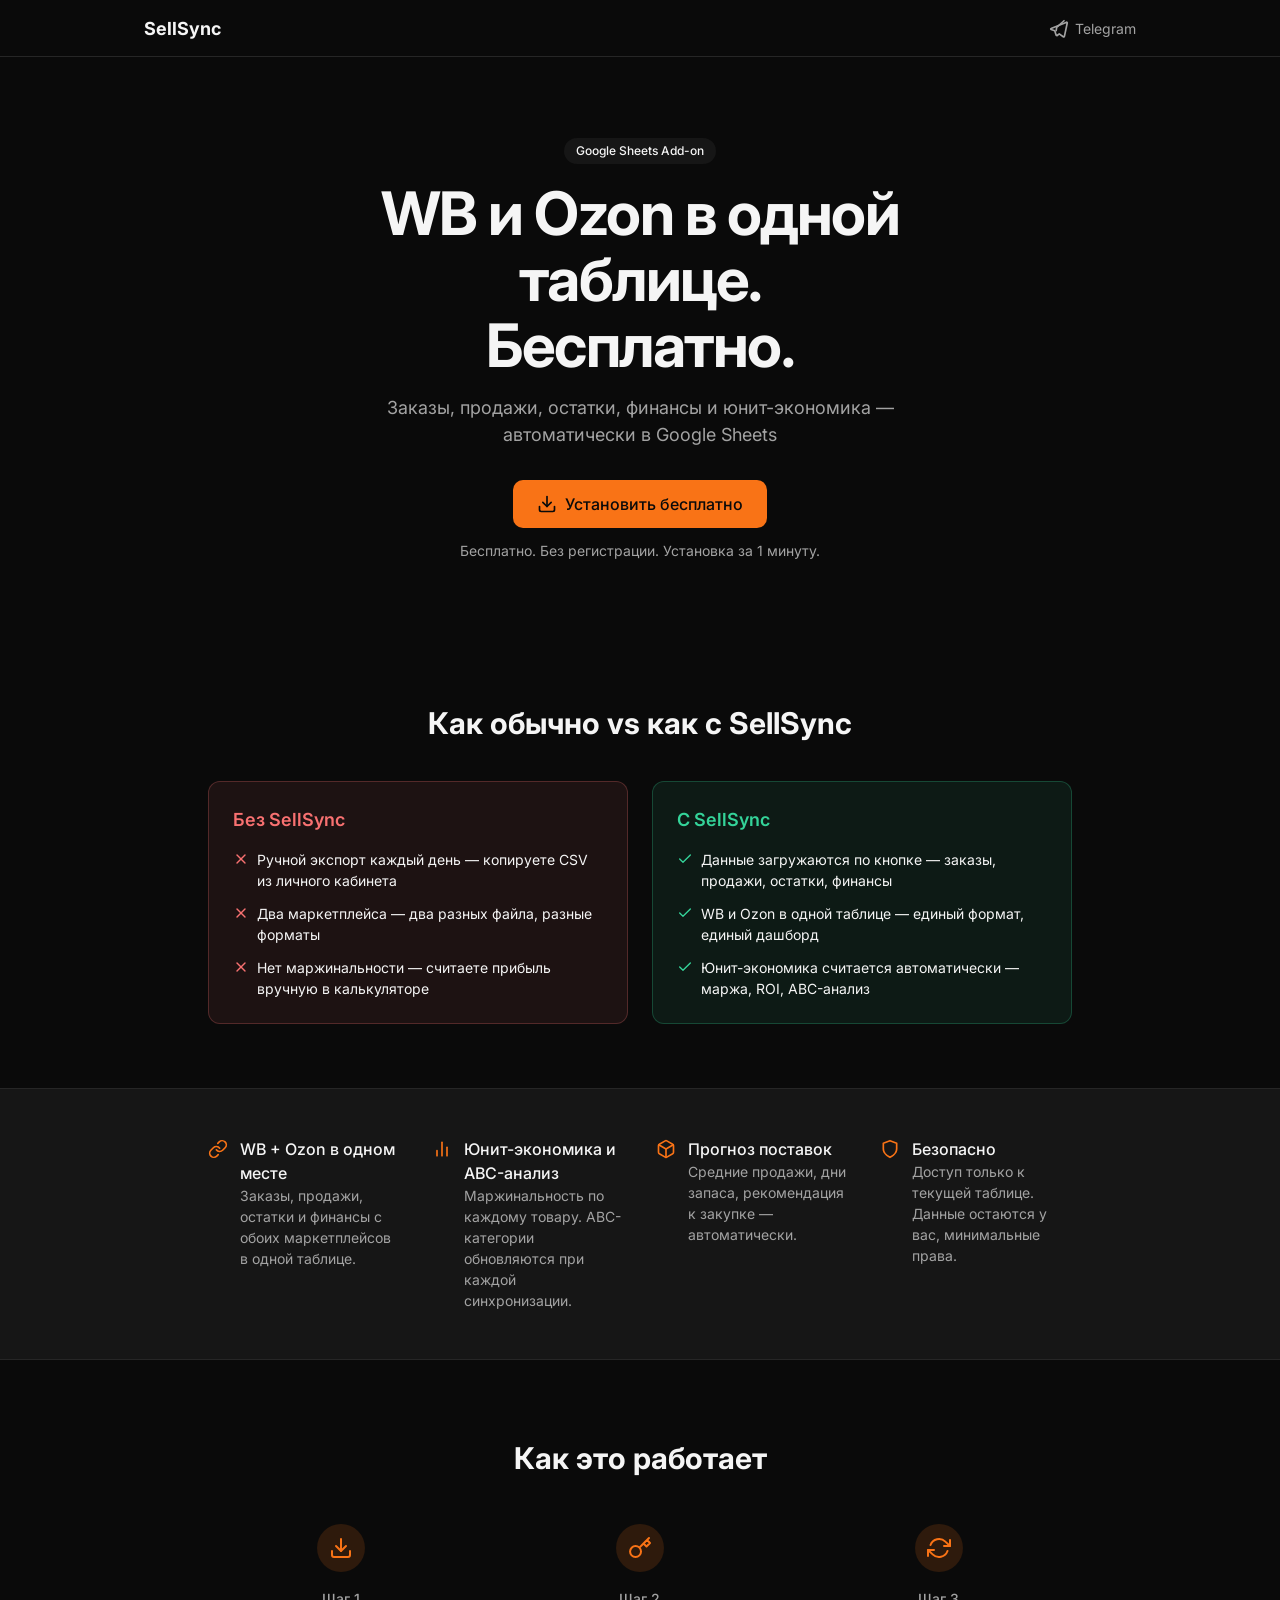
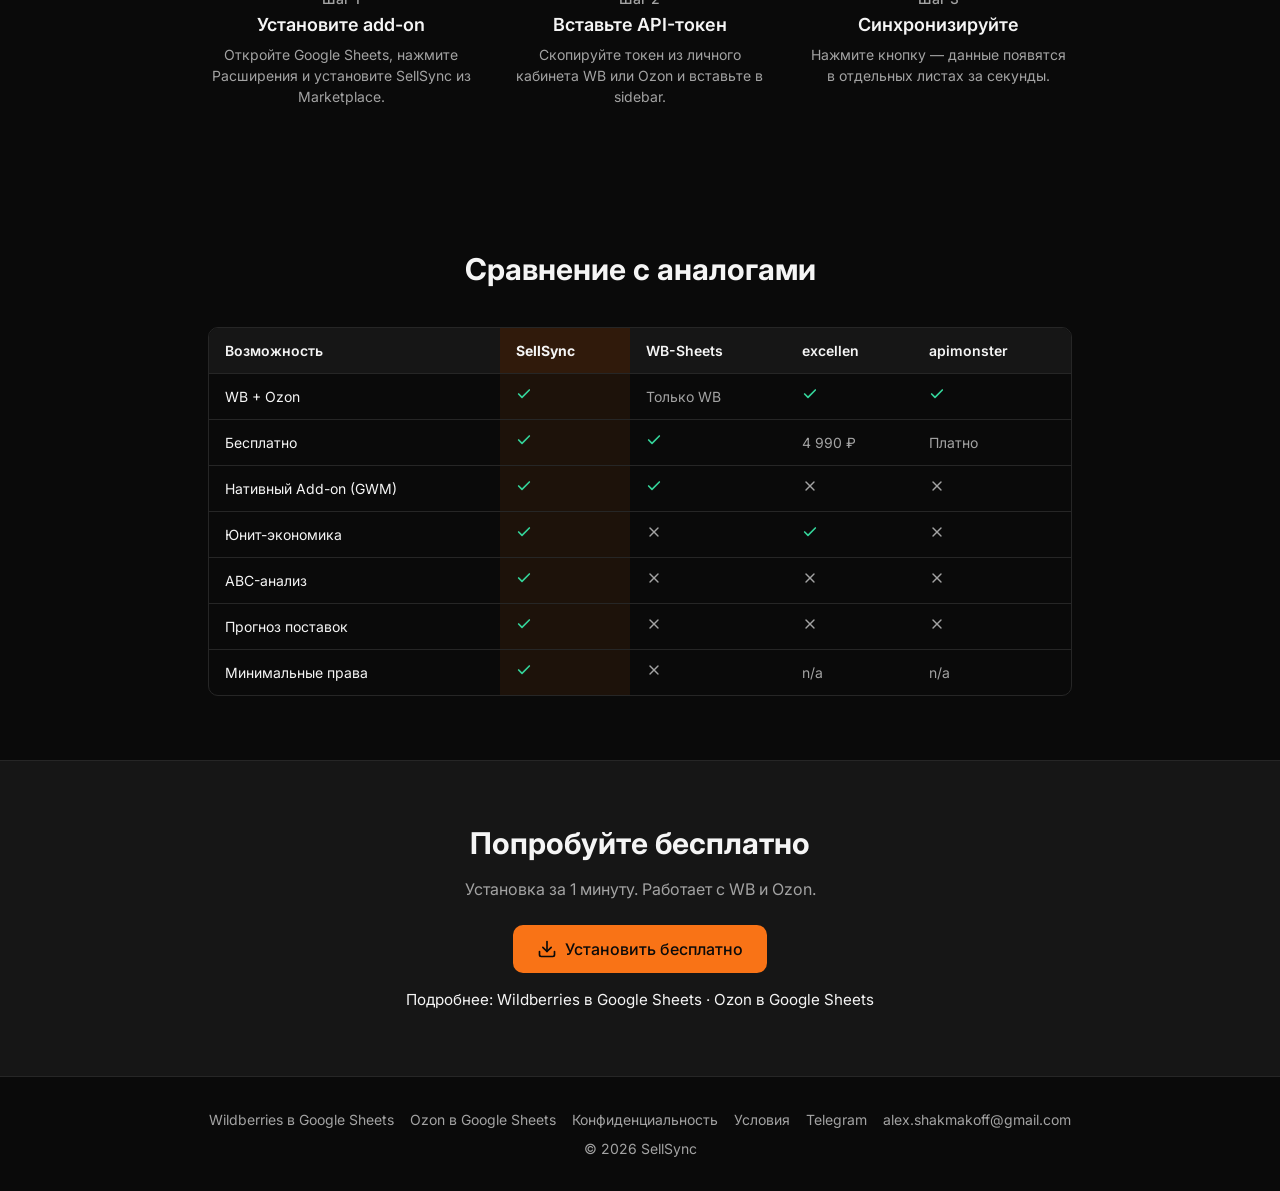
==== index.html @ d621236c "feat(seo): внутренние ссылки с главной на /wb-google-sheets/ и /ozon-google-sheets/ Subline под фина" ====
<!DOCTYPE html>
<html lang="ru">
<head>
  <meta charset="UTF-8">
  <meta name="viewport" content="width=device-width, initial-scale=1.0">

  <title>SellSync — WB и Ozon в Google Sheets. Бесплатный Add-on</title>
  <meta name="description" content="Заказы, продажи, остатки, финансы и юнит-экономика с Wildberries и Ozon — автоматически в Google Sheets. Бесплатный Google Workspace Add-on.">
  <meta name="keywords" content="wildberries google sheets, ozon google sheets, выгрузка wildberries, wb аналитика, ozon аналитика, маркетплейс google sheets, юнит-экономика wildberries, юнит-экономика ozon">
  <link rel="canonical" href="https://sellsync.bobot.click/">

  <!-- Favicon -->
  <link rel="icon" type="image/png" sizes="32x32" href="/favicon.png">
  <link rel="icon" type="image/png" sizes="192x192" href="/icon-192.png">
  <link rel="icon" type="image/png" sizes="512x512" href="/icon-512.png">
  <link rel="apple-touch-icon" sizes="180x180" href="/apple-touch-icon.png">

  <!-- Open Graph -->
  <meta property="og:title" content="SellSync — WB и Ozon в Google Sheets">
  <meta property="og:description" content="Заказы, продажи, остатки, финансы и юнит-экономика — автоматически в Google Sheets. Бесплатный Add-on.">
  <meta property="og:url" content="https://sellsync.bobot.click/">
  <meta property="og:type" content="website">
  <meta property="og:locale" content="ru_RU">
  <meta property="og:site_name" content="SellSync">
  <meta property="og:image" content="https://sellsync.bobot.click/og-image.png">
  <meta property="og:image:width" content="1200">
  <meta property="og:image:height" content="630">
  <meta property="og:image:alt" content="SellSync — бесплатный Add-on для выгрузки WB и Ozon в Google Sheets">
  <meta name="twitter:card" content="summary_large_image">
  <meta name="twitter:title" content="SellSync — WB и Ozon в Google Sheets">
  <meta name="twitter:description" content="Заказы, продажи, остатки, финансы и юнит-экономика — автоматически в Google Sheets. Бесплатный Add-on.">
  <meta name="twitter:image" content="https://sellsync.bobot.click/og-image.png">

  <!-- Fonts -->
  <link rel="preconnect" href="https://fonts.googleapis.com">
  <link rel="preconnect" href="https://fonts.gstatic.com" crossorigin>
  <link href="https://fonts.googleapis.com/css2?family=Inter:wght@400;500;600;700&display=swap&subset=cyrillic,latin" rel="stylesheet">

  <link rel="stylesheet" href="styles.css">

  <!-- JSON-LD -->
  <script type="application/ld+json">
  {
    "@context": "https://schema.org",
    "@type": "SoftwareApplication",
    "name": "SellSync",
    "applicationCategory": "BusinessApplication",
    "operatingSystem": "Web",
    "description": "Google Workspace Add-on для выгрузки данных Wildberries и Ozon в Google Sheets. Заказы, продажи, остатки, финансы, юнит-экономика.",
    "url": "https://sellsync.bobot.click",
    "offers": {
      "@type": "Offer",
      "price": "0",
      "priceCurrency": "RUB",
      "availability": "https://schema.org/InStock"
    }
  }
  </script>
</head>
<body>

  <!-- Header -->
  <header class="header">
    <div class="header-inner container-lg">
      <span class="header-logo">SellSync</span>
      <a href="https://t.me/aleksandr_later" class="header-link" target="_blank" rel="noopener">
        <svg width="20" height="20" viewBox="0 0 24 24" fill="none" stroke="currentColor" stroke-width="2" stroke-linecap="round" stroke-linejoin="round"><path d="M21.2 5.1L2.5 12.5c-.6.2-.6 1.1 0 1.3l4.4 1.5 1.7 5.3c.2.5.8.7 1.2.4l2.5-2 4.8 3.5c.5.4 1.2.1 1.4-.5L21.9 6c.2-.7-.4-1.2-1-.9z"/><path d="M8.6 15.3l.6-4 8.8-8"/></svg>
        Telegram
      </a>
    </div>
  </header>

  <!-- Hero -->
  <section class="hero">
    <div class="container-sm">
      <span class="badge">Google Sheets Add-on</span>
      <h1>WB и Ozon в одной таблице.<br>Бесплатно.</h1>
      <p class="hero-subtitle">Заказы, продажи, остатки, финансы и юнит-экономика — автоматически в Google Sheets</p>
      <div>
        <a href="#" class="btn btn-primary btn-lg pulse-glow">
          <svg width="20" height="20" viewBox="0 0 24 24" fill="none" stroke="currentColor" stroke-width="2" stroke-linecap="round" stroke-linejoin="round"><path d="M21 15v4a2 2 0 0 1-2 2H5a2 2 0 0 1-2-2v-4"/><polyline points="7 10 12 15 17 10"/><line x1="12" y1="15" x2="12" y2="3"/></svg>
          Установить бесплатно
        </a>
      </div>
      <p class="hero-sub-cta">Бесплатно. Без регистрации. Установка за 1 минуту.</p>
    </div>
  </section>

  <!-- Before / After -->
  <section class="before-after">
    <div class="container-md">
      <h2>Как обычно vs как с SellSync</h2>
      <div class="before-after-grid">

        <!-- Without -->
        <div class="card card-destructive">
          <div class="card-header">
            <div class="card-title">Без SellSync</div>
          </div>
          <div class="card-content">
            <div class="point">
              <svg class="icon icon-destructive" width="16" height="16" viewBox="0 0 24 24" fill="none" stroke="currentColor" stroke-width="2" stroke-linecap="round" stroke-linejoin="round"><line x1="18" y1="6" x2="6" y2="18"/><line x1="6" y1="6" x2="18" y2="18"/></svg>
              <p>Ручной экспорт каждый день — копируете CSV из личного кабинета</p>
            </div>
            <div class="point">
              <svg class="icon icon-destructive" width="16" height="16" viewBox="0 0 24 24" fill="none" stroke="currentColor" stroke-width="2" stroke-linecap="round" stroke-linejoin="round"><line x1="18" y1="6" x2="6" y2="18"/><line x1="6" y1="6" x2="18" y2="18"/></svg>
              <p>Два маркетплейса — два разных файла, разные форматы</p>
            </div>
            <div class="point">
              <svg class="icon icon-destructive" width="16" height="16" viewBox="0 0 24 24" fill="none" stroke="currentColor" stroke-width="2" stroke-linecap="round" stroke-linejoin="round"><line x1="18" y1="6" x2="6" y2="18"/><line x1="6" y1="6" x2="18" y2="18"/></svg>
              <p>Нет маржинальности — считаете прибыль вручную в калькуляторе</p>
            </div>
          </div>
        </div>

        <!-- With -->
        <div class="card card-success">
          <div class="card-header">
            <div class="card-title">С SellSync</div>
          </div>
          <div class="card-content">
            <div class="point">
              <svg class="icon icon-success" width="16" height="16" viewBox="0 0 24 24" fill="none" stroke="currentColor" stroke-width="2" stroke-linecap="round" stroke-linejoin="round"><polyline points="20 6 9 17 4 12"/></svg>
              <p>Данные загружаются по кнопке — заказы, продажи, остатки, финансы</p>
            </div>
            <div class="point">
              <svg class="icon icon-success" width="16" height="16" viewBox="0 0 24 24" fill="none" stroke="currentColor" stroke-width="2" stroke-linecap="round" stroke-linejoin="round"><polyline points="20 6 9 17 4 12"/></svg>
              <p>WB и Ozon в одной таблице — единый формат, единый дашборд</p>
            </div>
            <div class="point">
              <svg class="icon icon-success" width="16" height="16" viewBox="0 0 24 24" fill="none" stroke="currentColor" stroke-width="2" stroke-linecap="round" stroke-linejoin="round"><polyline points="20 6 9 17 4 12"/></svg>
              <p>Юнит-экономика считается автоматически — маржа, ROI, ABC-анализ</p>
            </div>
          </div>
        </div>

      </div>
    </div>
  </section>

  <!-- Features -->
  <section class="features">
    <div class="features-grid container-md">

      <div class="feature">
        <svg class="icon icon-primary" width="20" height="20" viewBox="0 0 24 24" fill="none" stroke="currentColor" stroke-width="2" stroke-linecap="round" stroke-linejoin="round"><path d="M10 13a5 5 0 0 0 7.54.54l3-3a5 5 0 0 0-7.07-7.07l-1.72 1.71"/><path d="M14 11a5 5 0 0 0-7.54-.54l-3 3a5 5 0 0 0 7.07 7.07l1.71-1.71"/></svg>
        <div>
          <p class="feature-title">WB + Ozon в одном месте</p>
          <p class="feature-desc">Заказы, продажи, остатки и финансы с обоих маркетплейсов в одной таблице.</p>
        </div>
      </div>

      <div class="feature">
        <svg class="icon icon-primary" width="20" height="20" viewBox="0 0 24 24" fill="none" stroke="currentColor" stroke-width="2" stroke-linecap="round" stroke-linejoin="round"><line x1="18" y1="20" x2="18" y2="10"/><line x1="12" y1="20" x2="12" y2="4"/><line x1="6" y1="20" x2="6" y2="14"/></svg>
        <div>
          <p class="feature-title">Юнит-экономика и ABC-анализ</p>
          <p class="feature-desc">Маржинальность по каждому товару. ABC-категории обновляются при каждой синхронизации.</p>
        </div>
      </div>

      <div class="feature">
        <svg class="icon icon-primary" width="20" height="20" viewBox="0 0 24 24" fill="none" stroke="currentColor" stroke-width="2" stroke-linecap="round" stroke-linejoin="round"><path d="M21 16V8a2 2 0 0 0-1-1.73l-7-4a2 2 0 0 0-2 0l-7 4A2 2 0 0 0 3 8v8a2 2 0 0 0 1 1.73l7 4a2 2 0 0 0 2 0l7-4A2 2 0 0 0 21 16z"/><polyline points="3.27 6.96 12 12.01 20.73 6.96"/><line x1="12" y1="22.08" x2="12" y2="12"/></svg>
        <div>
          <p class="feature-title">Прогноз поставок</p>
          <p class="feature-desc">Средние продажи, дни запаса, рекомендация к закупке — автоматически.</p>
        </div>
      </div>

      <div class="feature">
        <svg class="icon icon-primary" width="20" height="20" viewBox="0 0 24 24" fill="none" stroke="currentColor" stroke-width="2" stroke-linecap="round" stroke-linejoin="round"><path d="M12 22s8-4 8-10V5l-8-3-8 3v7c0 6 8 10 8 10z"/></svg>
        <div>
          <p class="feature-title">Безопасно</p>
          <p class="feature-desc">Доступ только к текущей таблице. Данные остаются у вас, минимальные права.</p>
        </div>
      </div>

    </div>
  </section>

  <!-- How it works -->
  <section class="steps">
    <div class="container-md">
      <h2>Как это работает</h2>
      <div class="steps-grid">

        <div class="step">
          <div class="step-icon">
            <svg width="24" height="24" viewBox="0 0 24 24" fill="none" stroke="currentColor" stroke-width="2" stroke-linecap="round" stroke-linejoin="round"><path d="M21 15v4a2 2 0 0 1-2 2H5a2 2 0 0 1-2-2v-4"/><polyline points="7 10 12 15 17 10"/><line x1="12" y1="15" x2="12" y2="3"/></svg>
          </div>
          <p class="step-label">Шаг 1</p>
          <h3>Установите add-on</h3>
          <p>Откройте Google Sheets, нажмите Расширения и установите SellSync из Marketplace.</p>
        </div>

        <div class="step">
          <div class="step-icon">
            <svg width="24" height="24" viewBox="0 0 24 24" fill="none" stroke="currentColor" stroke-width="2" stroke-linecap="round" stroke-linejoin="round"><path d="M21 2l-2 2m-7.61 7.61a5.5 5.5 0 1 1-7.778 7.778 5.5 5.5 0 0 1 7.777-7.777zm0 0L15.5 7.5m0 0l3 3L22 7l-3-3m-3.5 3.5L19 4"/></svg>
          </div>
          <p class="step-label">Шаг 2</p>
          <h3>Вставьте API-токен</h3>
          <p>Скопируйте токен из личного кабинета WB или Ozon и вставьте в sidebar.</p>
        </div>

        <div class="step">
          <div class="step-icon">
            <svg width="24" height="24" viewBox="0 0 24 24" fill="none" stroke="currentColor" stroke-width="2" stroke-linecap="round" stroke-linejoin="round"><polyline points="23 4 23 10 17 10"/><polyline points="1 20 1 14 7 14"/><path d="M3.51 9a9 9 0 0 1 14.85-3.36L23 10M1 14l4.64 4.36A9 9 0 0 0 20.49 15"/></svg>
          </div>
          <p class="step-label">Шаг 3</p>
          <h3>Синхронизируйте</h3>
          <p>Нажмите кнопку — данные появятся в отдельных листах за секунды.</p>
        </div>

      </div>
    </div>
  </section>

  <!-- Comparison -->
  <section class="comparison">
    <div class="container-md">
      <h2>Сравнение с аналогами</h2>
      <div class="table-wrap">
        <table>
          <thead>
            <tr>
              <th>Возможность</th>
              <th class="col-sellsync">SellSync</th>
              <th>WB-Sheets</th>
              <th>excellen</th>
              <th>apimonster</th>
            </tr>
          </thead>
          <tbody>
            <tr>
              <td>WB + Ozon</td>
              <td class="col-sellsync table-check">
                <svg width="16" height="16" viewBox="0 0 24 24" fill="none" stroke="currentColor" stroke-width="2.5" stroke-linecap="round" stroke-linejoin="round"><polyline points="20 6 9 17 4 12"/></svg>
              </td>
              <td class="table-x">Только WB</td>
              <td class="table-check">
                <svg width="16" height="16" viewBox="0 0 24 24" fill="none" stroke="currentColor" stroke-width="2.5" stroke-linecap="round" stroke-linejoin="round"><polyline points="20 6 9 17 4 12"/></svg>
              </td>
              <td class="table-check">
                <svg width="16" height="16" viewBox="0 0 24 24" fill="none" stroke="currentColor" stroke-width="2.5" stroke-linecap="round" stroke-linejoin="round"><polyline points="20 6 9 17 4 12"/></svg>
              </td>
            </tr>
            <tr>
              <td>Бесплатно</td>
              <td class="col-sellsync table-check">
                <svg width="16" height="16" viewBox="0 0 24 24" fill="none" stroke="currentColor" stroke-width="2.5" stroke-linecap="round" stroke-linejoin="round"><polyline points="20 6 9 17 4 12"/></svg>
              </td>
              <td class="table-check">
                <svg width="16" height="16" viewBox="0 0 24 24" fill="none" stroke="currentColor" stroke-width="2.5" stroke-linecap="round" stroke-linejoin="round"><polyline points="20 6 9 17 4 12"/></svg>
              </td>
              <td class="table-x">4 990 &#8381;</td>
              <td class="table-x">Платно</td>
            </tr>
            <tr>
              <td>Нативный Add-on (GWM)</td>
              <td class="col-sellsync table-check">
                <svg width="16" height="16" viewBox="0 0 24 24" fill="none" stroke="currentColor" stroke-width="2.5" stroke-linecap="round" stroke-linejoin="round"><polyline points="20 6 9 17 4 12"/></svg>
              </td>
              <td class="table-check">
                <svg width="16" height="16" viewBox="0 0 24 24" fill="none" stroke="currentColor" stroke-width="2.5" stroke-linecap="round" stroke-linejoin="round"><polyline points="20 6 9 17 4 12"/></svg>
              </td>
              <td class="table-x">
                <svg width="16" height="16" viewBox="0 0 24 24" fill="none" stroke="currentColor" stroke-width="2" stroke-linecap="round" stroke-linejoin="round"><line x1="18" y1="6" x2="6" y2="18"/><line x1="6" y1="6" x2="18" y2="18"/></svg>
              </td>
              <td class="table-x">
                <svg width="16" height="16" viewBox="0 0 24 24" fill="none" stroke="currentColor" stroke-width="2" stroke-linecap="round" stroke-linejoin="round"><line x1="18" y1="6" x2="6" y2="18"/><line x1="6" y1="6" x2="18" y2="18"/></svg>
              </td>
            </tr>
            <tr>
              <td>Юнит-экономика</td>
              <td class="col-sellsync table-check">
                <svg width="16" height="16" viewBox="0 0 24 24" fill="none" stroke="currentColor" stroke-width="2.5" stroke-linecap="round" stroke-linejoin="round"><polyline points="20 6 9 17 4 12"/></svg>
              </td>
              <td class="table-x">
                <svg width="16" height="16" viewBox="0 0 24 24" fill="none" stroke="currentColor" stroke-width="2" stroke-linecap="round" stroke-linejoin="round"><line x1="18" y1="6" x2="6" y2="18"/><line x1="6" y1="6" x2="18" y2="18"/></svg>
              </td>
              <td class="table-check">
                <svg width="16" height="16" viewBox="0 0 24 24" fill="none" stroke="currentColor" stroke-width="2.5" stroke-linecap="round" stroke-linejoin="round"><polyline points="20 6 9 17 4 12"/></svg>
              </td>
              <td class="table-x">
                <svg width="16" height="16" viewBox="0 0 24 24" fill="none" stroke="currentColor" stroke-width="2" stroke-linecap="round" stroke-linejoin="round"><line x1="18" y1="6" x2="6" y2="18"/><line x1="6" y1="6" x2="18" y2="18"/></svg>
              </td>
            </tr>
            <tr>
              <td>ABC-анализ</td>
              <td class="col-sellsync table-check">
                <svg width="16" height="16" viewBox="0 0 24 24" fill="none" stroke="currentColor" stroke-width="2.5" stroke-linecap="round" stroke-linejoin="round"><polyline points="20 6 9 17 4 12"/></svg>
              </td>
              <td class="table-x">
                <svg width="16" height="16" viewBox="0 0 24 24" fill="none" stroke="currentColor" stroke-width="2" stroke-linecap="round" stroke-linejoin="round"><line x1="18" y1="6" x2="6" y2="18"/><line x1="6" y1="6" x2="18" y2="18"/></svg>
              </td>
              <td class="table-x">
                <svg width="16" height="16" viewBox="0 0 24 24" fill="none" stroke="currentColor" stroke-width="2" stroke-linecap="round" stroke-linejoin="round"><line x1="18" y1="6" x2="6" y2="18"/><line x1="6" y1="6" x2="18" y2="18"/></svg>
              </td>
              <td class="table-x">
                <svg width="16" height="16" viewBox="0 0 24 24" fill="none" stroke="currentColor" stroke-width="2" stroke-linecap="round" stroke-linejoin="round"><line x1="18" y1="6" x2="6" y2="18"/><line x1="6" y1="6" x2="18" y2="18"/></svg>
              </td>
            </tr>
            <tr>
              <td>Прогноз поставок</td>
              <td class="col-sellsync table-check">
                <svg width="16" height="16" viewBox="0 0 24 24" fill="none" stroke="currentColor" stroke-width="2.5" stroke-linecap="round" stroke-linejoin="round"><polyline points="20 6 9 17 4 12"/></svg>
              </td>
              <td class="table-x">
                <svg width="16" height="16" viewBox="0 0 24 24" fill="none" stroke="currentColor" stroke-width="2" stroke-linecap="round" stroke-linejoin="round"><line x1="18" y1="6" x2="6" y2="18"/><line x1="6" y1="6" x2="18" y2="18"/></svg>
              </td>
              <td class="table-x">
                <svg width="16" height="16" viewBox="0 0 24 24" fill="none" stroke="currentColor" stroke-width="2" stroke-linecap="round" stroke-linejoin="round"><line x1="18" y1="6" x2="6" y2="18"/><line x1="6" y1="6" x2="18" y2="18"/></svg>
              </td>
              <td class="table-x">
                <svg width="16" height="16" viewBox="0 0 24 24" fill="none" stroke="currentColor" stroke-width="2" stroke-linecap="round" stroke-linejoin="round"><line x1="18" y1="6" x2="6" y2="18"/><line x1="6" y1="6" x2="18" y2="18"/></svg>
              </td>
            </tr>
            <tr>
              <td>Минимальные права</td>
              <td class="col-sellsync table-check">
                <svg width="16" height="16" viewBox="0 0 24 24" fill="none" stroke="currentColor" stroke-width="2.5" stroke-linecap="round" stroke-linejoin="round"><polyline points="20 6 9 17 4 12"/></svg>
              </td>
              <td class="table-x">
                <svg width="16" height="16" viewBox="0 0 24 24" fill="none" stroke="currentColor" stroke-width="2" stroke-linecap="round" stroke-linejoin="round"><line x1="18" y1="6" x2="6" y2="18"/><line x1="6" y1="6" x2="18" y2="18"/></svg>
              </td>
              <td class="table-x">n/a</td>
              <td class="table-x">n/a</td>
            </tr>
          </tbody>
        </table>
      </div>
    </div>
  </section>

  <!-- Final CTA -->
  <section class="final-cta">
    <div class="container-sm" style="max-width: 512px;">
      <h2>Попробуйте бесплатно</h2>
      <p class="final-cta-subtitle">Установка за 1 минуту. Работает с WB и Ozon.</p>
      <a href="#" class="btn btn-primary btn-lg pulse-glow">
        <svg width="20" height="20" viewBox="0 0 24 24" fill="none" stroke="currentColor" stroke-width="2" stroke-linecap="round" stroke-linejoin="round"><path d="M21 15v4a2 2 0 0 1-2 2H5a2 2 0 0 1-2-2v-4"/><polyline points="7 10 12 15 17 10"/><line x1="12" y1="15" x2="12" y2="3"/></svg>
        Установить бесплатно
      </a>
      <p class="final-cta-links" style="margin-top: 16px; font-size: 0.95em;">
        Подробнее: <a href="/wb-google-sheets/">Wildberries в Google Sheets</a>
        · <a href="/ozon-google-sheets/">Ozon в Google Sheets</a>
      </p>
    </div>
  </section>

  <!-- Footer -->
  <footer class="footer">
    <div class="container-lg">
      <div class="footer-links">
        <a href="/wb-google-sheets/">Wildberries в Google Sheets</a>
        <a href="/ozon-google-sheets/">Ozon в Google Sheets</a>
        <a href="/privacy/">Конфиденциальность</a>
        <a href="/terms/">Условия</a>
        <a href="https://t.me/aleksandr_later" target="_blank" rel="noopener">Telegram</a>
        <a href="mailto:alex.shakmakoff@gmail.com">alex.shakmakoff@gmail.com</a>
      </div>
      <p>&copy; 2026 SellSync</p>
    </div>
  </footer>

</body>
</html>
---- styles.css ----
/* ── Reset & Custom Properties ── */

:root {
  color-scheme: dark;
  --background: #0a0a0a;
  --foreground: #f5f5f5;
  --primary: #f97316;
  --primary-foreground: #0a0a0a;
  --muted: #161616;
  --muted-foreground: #a3a3a3;
  --border: #262626;
  --destructive: #f87171;
  --success: #34d399;
  --radius: 0.625rem;
  --font-sans: 'Inter', system-ui, -apple-system, sans-serif;
}

*, *::before, *::after {
  box-sizing: border-box;
  margin: 0;
  padding: 0;
}

body {
  font-family: var(--font-sans);
  color: var(--foreground);
  background: var(--background);
  line-height: 1.5;
  -webkit-font-smoothing: antialiased;
  -moz-osx-font-smoothing: grayscale;
}

/* ── Typography ── */

h1 {
  font-size: 2.25rem;
  font-weight: 700;
  letter-spacing: -0.025em;
  line-height: 1.1;
}

h2 {
  font-size: 1.875rem;
  font-weight: 700;
  line-height: 1.2;
}

h3 {
  font-size: 1.125rem;
  font-weight: 600;
  line-height: 1.3;
}

a {
  color: inherit;
  text-decoration: none;
}

/* ── Layout ── */

.container-sm {
  max-width: 768px;
  margin: 0 auto;
  padding: 0 16px;
}

.container-md {
  max-width: 896px;
  margin: 0 auto;
  padding: 0 16px;
}

.container-lg {
  max-width: 1024px;
  margin: 0 auto;
  padding: 0 16px;
}

/* ── Components ── */

.badge {
  display: inline-flex;
  align-items: center;
  border-radius: 9999px;
  padding: 4px 12px;
  font-size: 0.75rem;
  font-weight: 500;
  background: var(--muted);
  color: var(--foreground);
}

.btn {
  display: inline-flex;
  align-items: center;
  justify-content: center;
  gap: 8px;
  border-radius: var(--radius);
  font-weight: 500;
  cursor: pointer;
  border: none;
  transition: opacity 0.15s, box-shadow 0.15s;
  text-decoration: none;
  font-family: var(--font-sans);
}

.btn-primary {
  background: var(--primary);
  color: var(--primary-foreground);
}

.btn-primary:hover {
  opacity: 0.9;
}

.btn-lg {
  height: 48px;
  padding: 0 24px;
  font-size: 1rem;
}

.card {
  border-radius: 0.75rem;
  border: 1px solid var(--border);
  background: var(--background);
  overflow: hidden;
}

.card-header {
  padding: 24px 24px 0;
}

.card-title {
  font-size: 1.125rem;
  font-weight: 600;
}

.card-content {
  padding: 16px 24px 24px;
}

.card-destructive {
  border-color: rgba(248, 113, 113, 0.25);
  background: rgba(248, 113, 113, 0.08);
}

.card-destructive .card-title {
  color: var(--destructive);
}

.card-success {
  border-color: rgba(52, 211, 153, 0.25);
  background: rgba(52, 211, 153, 0.08);
}

.card-success .card-title {
  color: var(--success);
}

/* ── Icon helpers ── */

.icon {
  flex-shrink: 0;
}

.icon-destructive {
  color: var(--destructive);
}

.icon-success {
  color: var(--success);
}

.icon-primary {
  color: var(--primary);
}

/* ── Sections ── */

/* Header */
.header {
  border-bottom: 1px solid var(--border);
}

.header-inner {
  display: flex;
  align-items: center;
  justify-content: space-between;
  height: 56px;
}

.header-logo {
  font-size: 1.125rem;
  font-weight: 700;
}

.header-link {
  display: inline-flex;
  align-items: center;
  gap: 6px;
  font-size: 0.875rem;
  color: var(--muted-foreground);
  transition: color 0.15s;
}

.header-link:hover {
  color: var(--foreground);
}

/* Hero */
.hero {
  padding: 80px 0;
  text-align: center;
}

.hero .badge {
  margin-bottom: 16px;
}

.hero h1 {
  margin-bottom: 16px;
}

.hero-subtitle {
  max-width: 560px;
  margin: 0 auto 32px;
  font-size: 1.125rem;
  color: var(--muted-foreground);
}

.hero-sub-cta {
  margin-top: 12px;
  font-size: 0.875rem;
  color: var(--muted-foreground);
}

/* Before / After */
.before-after {
  padding: 64px 0;
}

.before-after h2 {
  text-align: center;
  margin-bottom: 40px;
}

.before-after-grid {
  display: grid;
  gap: 24px;
}

.point {
  display: flex;
  align-items: flex-start;
  gap: 8px;
}

.point + .point {
  margin-top: 12px;
}

.point svg {
  margin-top: 2px;
}

.point p {
  font-size: 0.875rem;
}

/* Features */
.features {
  padding: 48px 0;
  background: var(--muted);
  border-top: 1px solid var(--border);
  border-bottom: 1px solid var(--border);
}

.features-grid {
  display: grid;
  gap: 32px;
}

.feature {
  display: flex;
  align-items: flex-start;
  gap: 12px;
}

.feature svg {
  margin-top: 2px;
}

.feature-title {
  font-weight: 500;
}

.feature-desc {
  font-size: 0.875rem;
  color: var(--muted-foreground);
}

/* How it works */
.steps {
  padding: 80px 0;
}

.steps h2 {
  text-align: center;
  margin-bottom: 48px;
}

.steps-grid {
  display: grid;
  gap: 32px;
}

.step {
  text-align: center;
}

.step-icon {
  width: 48px;
  height: 48px;
  margin: 0 auto 16px;
  display: flex;
  align-items: center;
  justify-content: center;
  border-radius: 9999px;
  background: rgba(249, 115, 22, 0.15);
}

.step-icon svg {
  color: var(--primary);
}

.step-label {
  font-size: 0.875rem;
  font-weight: 500;
  color: var(--muted-foreground);
  margin-bottom: 4px;
}

.step h3 {
  margin-bottom: 8px;
}

.step p {
  font-size: 0.875rem;
  color: var(--muted-foreground);
}

/* Comparison */
.comparison {
  padding: 64px 0;
}

.comparison h2 {
  text-align: center;
  margin-bottom: 40px;
}

.table-wrap {
  overflow-x: auto;
  -webkit-overflow-scrolling: touch;
  border-radius: var(--radius);
  border: 1px solid var(--border);
}

.comparison table {
  width: 100%;
  min-width: 600px;
  border-collapse: collapse;
  font-size: 0.875rem;
}

.comparison th,
.comparison td {
  padding: 12px 16px;
  text-align: left;
  border-bottom: 1px solid var(--border);
}

.comparison thead th {
  font-weight: 600;
  background: var(--muted);
}

.comparison tr:last-child td {
  border-bottom: none;
}

.comparison .col-sellsync {
  background: rgba(249, 115, 22, 0.08);
}

.comparison thead .col-sellsync {
  background: rgba(249, 115, 22, 0.16);
  font-weight: 700;
}

.table-check {
  color: var(--success);
}

.table-x {
  color: var(--muted-foreground);
}

/* Final CTA */
.final-cta {
  padding: 64px 0;
  text-align: center;
  background: var(--muted);
  border-top: 1px solid var(--border);
}

.final-cta h2 {
  margin-bottom: 16px;
}

.final-cta-subtitle {
  color: var(--muted-foreground);
  margin-bottom: 24px;
}

/* Legal pages */
.legal {
  padding: 48px 16px 64px;
}

.legal-article {
  font-size: 0.9375rem;
  line-height: 1.65;
  color: var(--foreground);
}

.legal-article h1 {
  font-size: 1.875rem;
  margin-bottom: 8px;
}

.legal-article h2 {
  font-size: 1.25rem;
  margin: 32px 0 12px;
}

.legal-article p {
  margin: 0 0 12px;
}

.legal-article ul {
  margin: 0 0 16px 24px;
  padding: 0;
}

.legal-article li {
  margin-bottom: 6px;
}

.legal-article a {
  color: var(--primary);
  text-decoration: underline;
  text-underline-offset: 2px;
}

.legal-article a:hover {
  opacity: 0.8;
}

.legal-article code {
  font-family: ui-monospace, SFMono-Regular, Menlo, Monaco, Consolas, monospace;
  font-size: 0.85em;
  background: var(--muted);
  padding: 2px 6px;
  border-radius: 4px;
}

.legal-article hr {
  border: none;
  border-top: 1px solid var(--border);
  margin: 32px 0 24px;
}

.legal-meta {
  font-size: 0.8125rem;
  color: var(--muted-foreground);
  margin-bottom: 24px !important;
}

.legal-article strong {
  font-weight: 600;
}

/* Footer */
.footer {
  padding: 32px 0;
  border-top: 1px solid var(--border);
  text-align: center;
  font-size: 0.875rem;
  color: var(--muted-foreground);
}

.footer-links {
  display: flex;
  justify-content: center;
  gap: 16px;
  margin-bottom: 8px;
  flex-wrap: wrap;
}

.footer-links a {
  transition: color 0.15s;
}

.footer-links a:hover {
  color: var(--foreground);
}

/* ── Animations ── */

@keyframes pulse-glow {
  0%, 100% { box-shadow: 0 0 0 0 rgba(249, 115, 22, 0.4); }
  50% { box-shadow: 0 0 20px 4px rgba(249, 115, 22, 0.15); }
}

.pulse-glow {
  animation: pulse-glow 2s ease-in-out infinite;
}

/* ── Responsive ── */

@media (min-width: 640px) {
  h1 {
    font-size: 3rem;
  }

  .before-after-grid {
    grid-template-columns: repeat(2, 1fr);
  }

  .features-grid {
    grid-template-columns: repeat(2, 1fr);
  }

  .steps-grid {
    grid-template-columns: repeat(3, 1fr);
  }
}

@media (min-width: 1024px) {
  h1 {
    font-size: 3.75rem;
  }

  .features-grid {
    grid-template-columns: repeat(4, 1fr);
  }
}

/* ── Reduced motion ── */

@media (prefers-reduced-motion: reduce) {
  .pulse-glow {
    animation: none;
  }
}
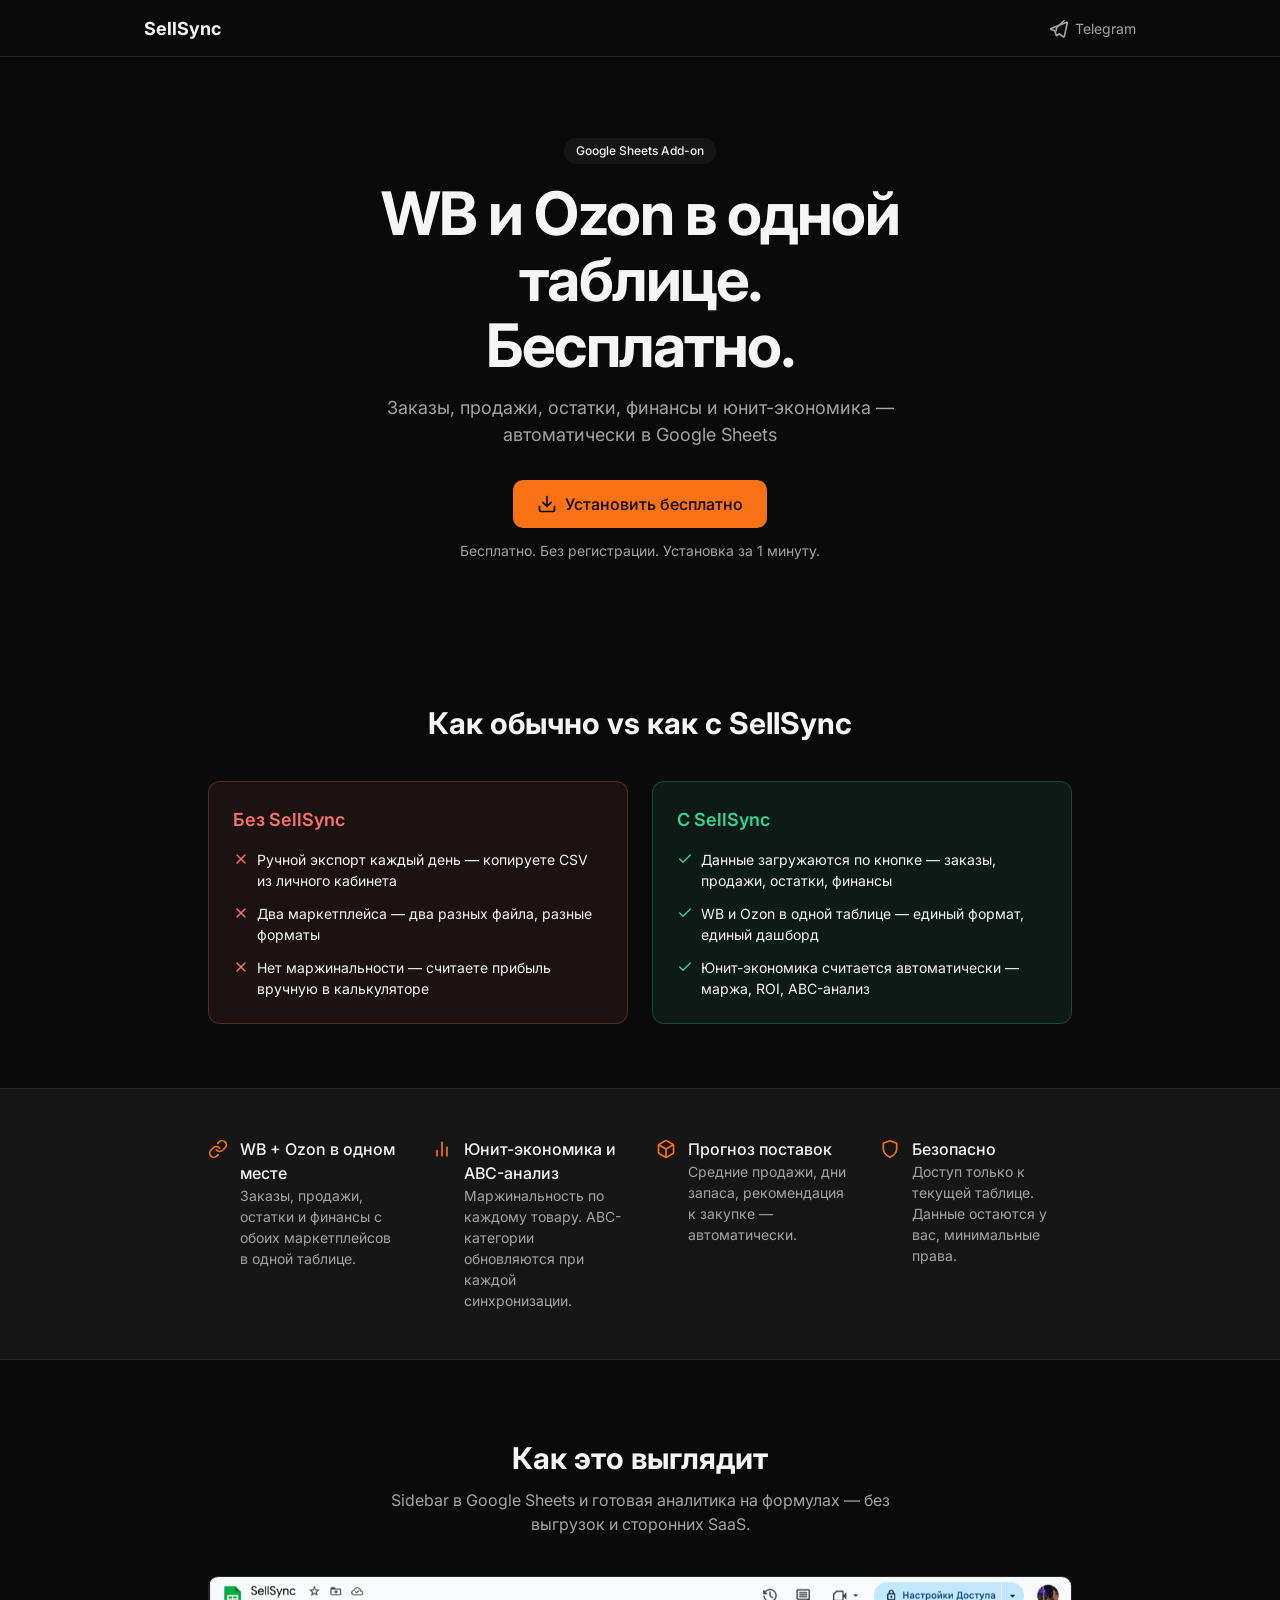
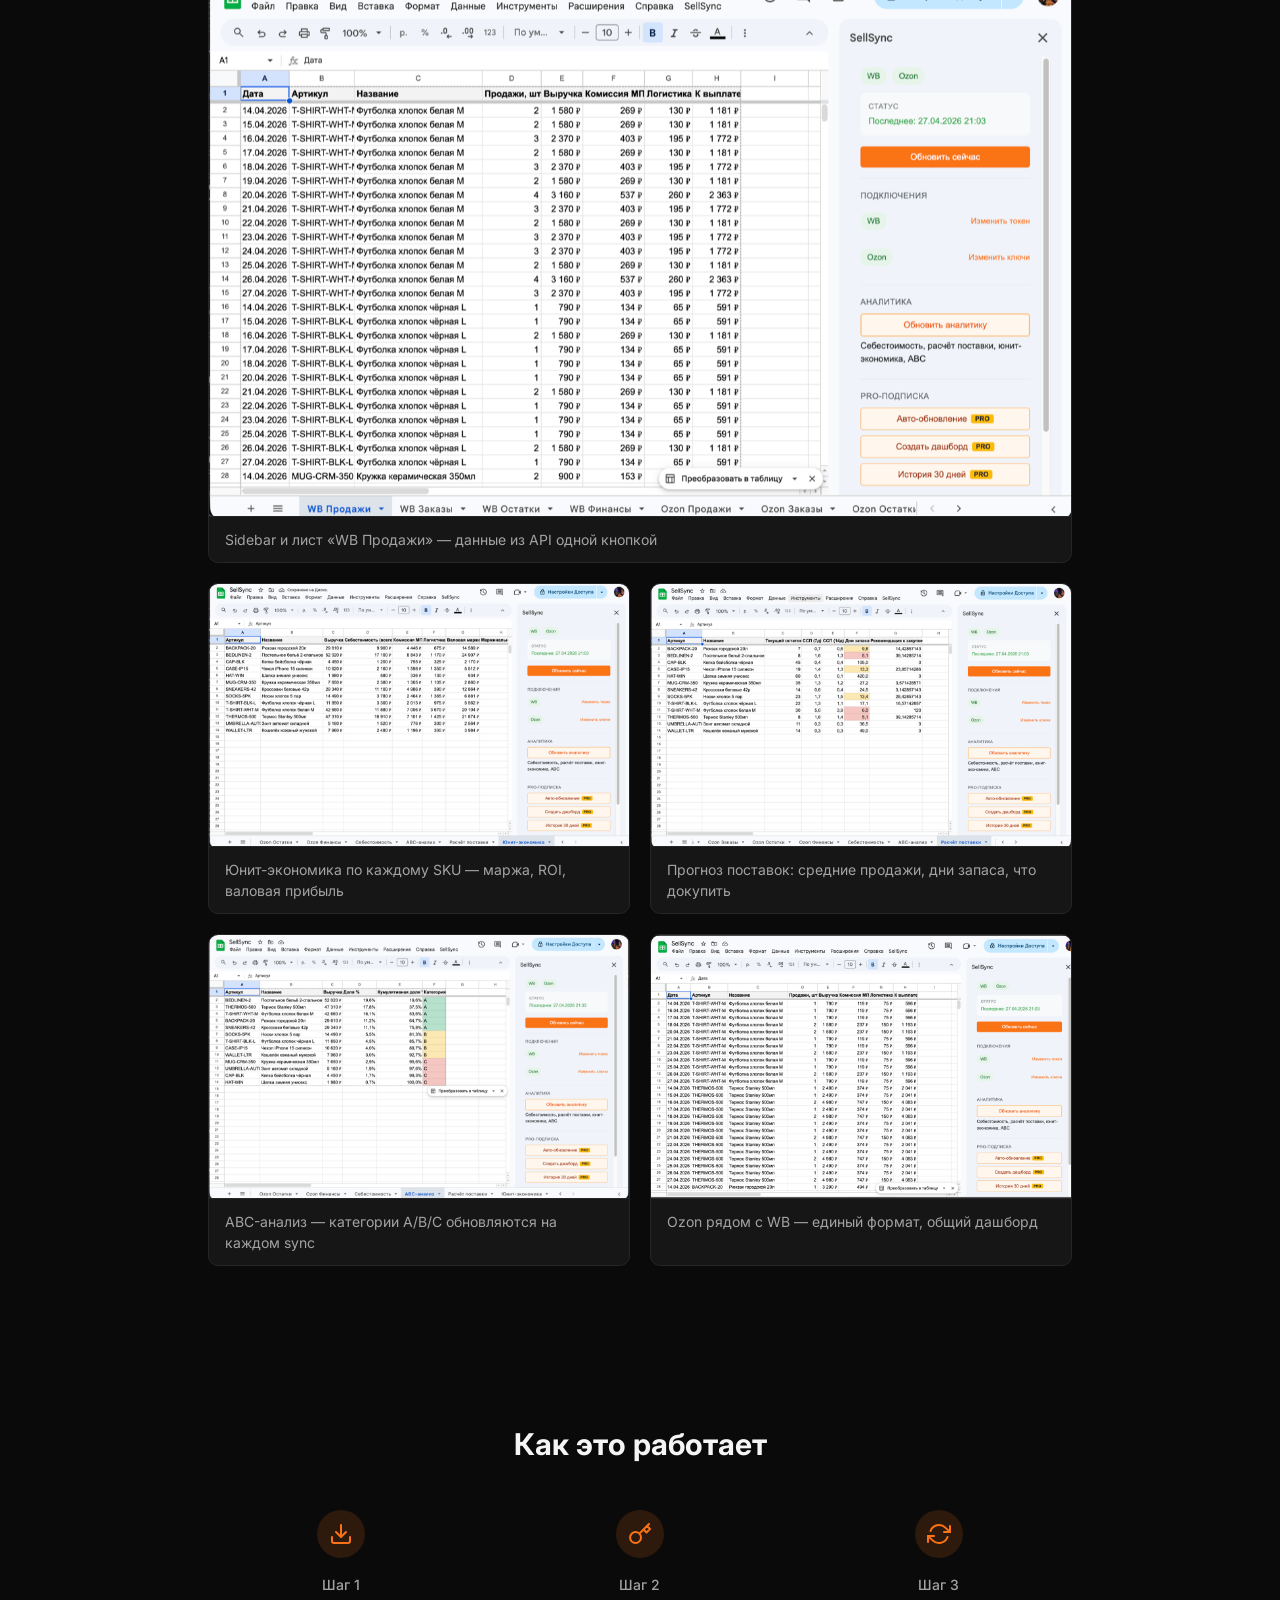
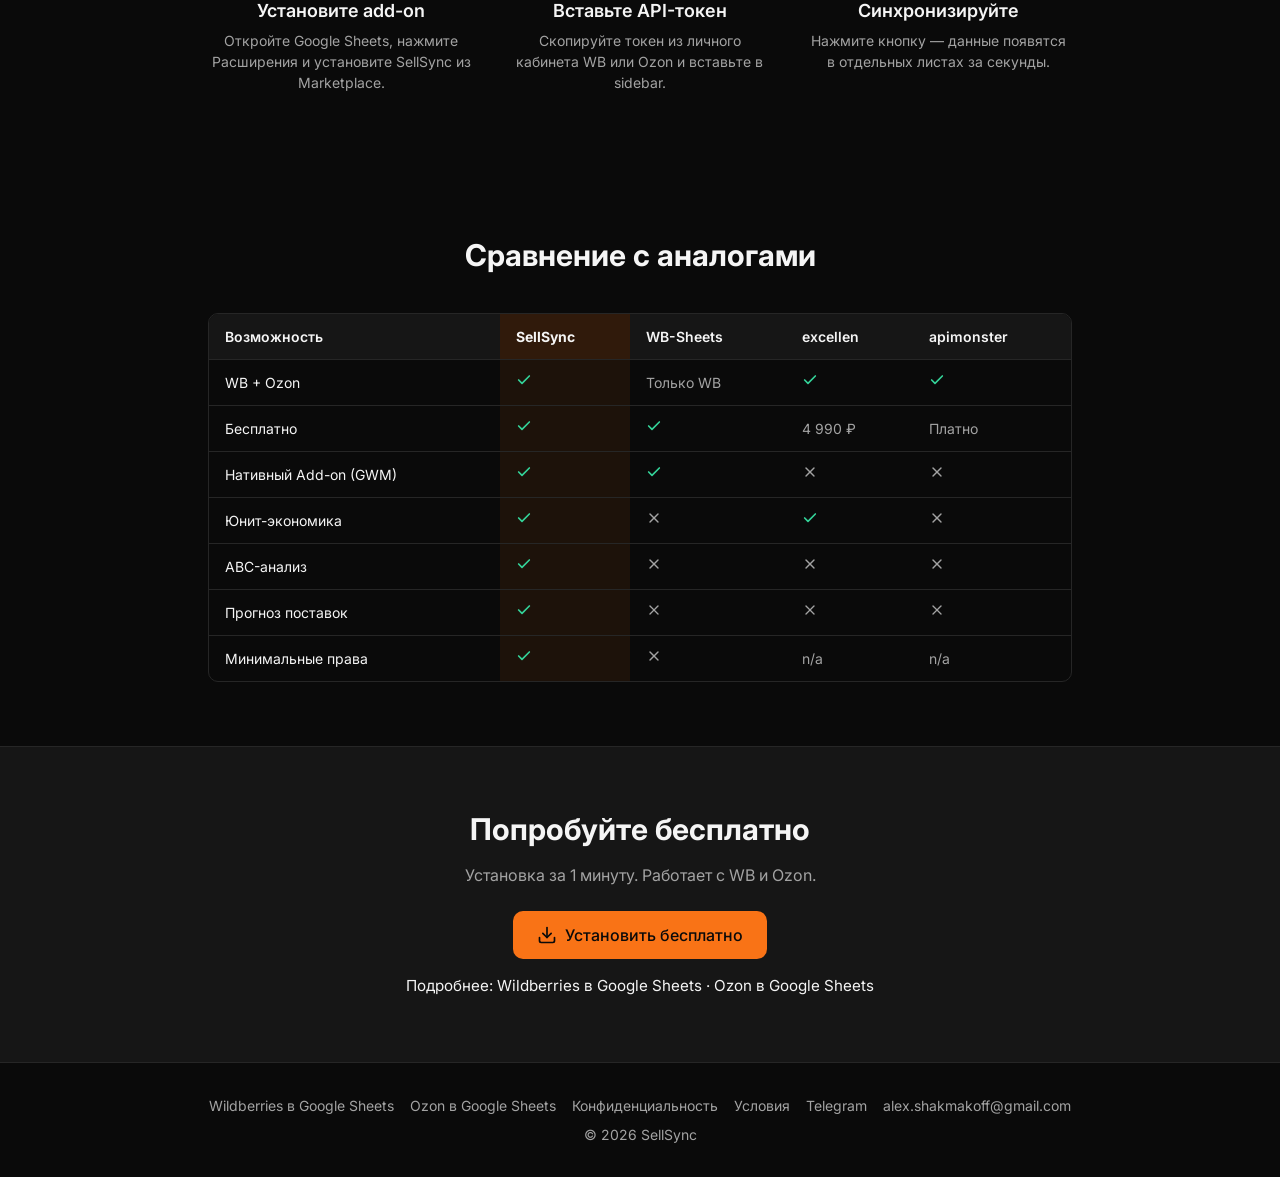
==== commit 6ce147be: "feat: блок скриншотов на главной (5 шт, sidebar + аналитика)" ====
--- a/index.html
+++ b/index.html
@@ -177,6 +177,42 @@
     </div>
   </section>
 
+  <!-- Screenshots -->
+  <section class="screenshots">
+    <div class="container-md">
+      <h2>Как это выглядит</h2>
+      <p class="screenshots-subtitle">Sidebar в Google Sheets и готовая аналитика на формулах — без выгрузок и сторонних SaaS.</p>
+      <div class="screenshots-grid">
+
+        <figure class="screenshot screenshot-wide">
+          <img src="/screenshots/01-sidebar-wb-prodazhi.png" alt="Sidebar SellSync рядом с листом WB Продажи в Google Sheets" width="1280" height="800" loading="lazy">
+          <figcaption>Sidebar и лист «WB Продажи» — данные из API одной кнопкой</figcaption>
+        </figure>
+
+        <figure class="screenshot">
+          <img src="/screenshots/02-unit-ekonomika.png" alt="Лист юнит-экономики: маржинальность, ROI, валовая прибыль по SKU" width="1280" height="800" loading="lazy">
+          <figcaption>Юнит-экономика по каждому SKU — маржа, ROI, валовая прибыль</figcaption>
+        </figure>
+
+        <figure class="screenshot">
+          <img src="/screenshots/03-raschet-postavki.png" alt="Лист расчёта поставки: ССП, дни запаса, рекомендация к закупке" width="1280" height="800" loading="lazy">
+          <figcaption>Прогноз поставок: средние продажи, дни запаса, что докупить</figcaption>
+        </figure>
+
+        <figure class="screenshot">
+          <img src="/screenshots/04-abc-analiz.png" alt="ABC-анализ товаров: доля выручки, кумулятивный процент, категории A/B/C" width="1280" height="800" loading="lazy">
+          <figcaption>ABC-анализ — категории A/B/C обновляются на каждом sync</figcaption>
+        </figure>
+
+        <figure class="screenshot">
+          <img src="/screenshots/05-ozon-prodazhi.png" alt="Лист Ozon Продажи рядом с WB в одной Google-таблице" width="1280" height="800" loading="lazy">
+          <figcaption>Ozon рядом с WB — единый формат, общий дашборд</figcaption>
+        </figure>
+
+      </div>
+    </div>
+  </section>
+
   <!-- How it works -->
   <section class="steps">
     <div class="container-md">
--- a/styles.css
+++ b/styles.css
@@ -298,6 +298,49 @@
   color: var(--muted-foreground);
 }
 
+/* Screenshots */
+.screenshots {
+  padding: 80px 0;
+}
+
+.screenshots h2 {
+  text-align: center;
+  margin-bottom: 12px;
+}
+
+.screenshots-subtitle {
+  text-align: center;
+  max-width: 560px;
+  margin: 0 auto 40px;
+  color: var(--muted-foreground);
+}
+
+.screenshots-grid {
+  display: grid;
+  gap: 20px;
+}
+
+.screenshot {
+  margin: 0;
+  border-radius: var(--radius);
+  border: 1px solid var(--border);
+  background: var(--muted);
+  overflow: hidden;
+}
+
+.screenshot img {
+  display: block;
+  width: 100%;
+  height: auto;
+  border-bottom: 1px solid var(--border);
+}
+
+.screenshot figcaption {
+  padding: 12px 16px;
+  font-size: 0.875rem;
+  color: var(--muted-foreground);
+}
+
 /* How it works */
 .steps {
   padding: 80px 0;
@@ -544,6 +587,14 @@
   .steps-grid {
     grid-template-columns: repeat(3, 1fr);
   }
+
+  .screenshots-grid {
+    grid-template-columns: repeat(2, 1fr);
+  }
+
+  .screenshot-wide {
+    grid-column: 1 / -1;
+  }
 }
 
 @media (min-width: 1024px) {
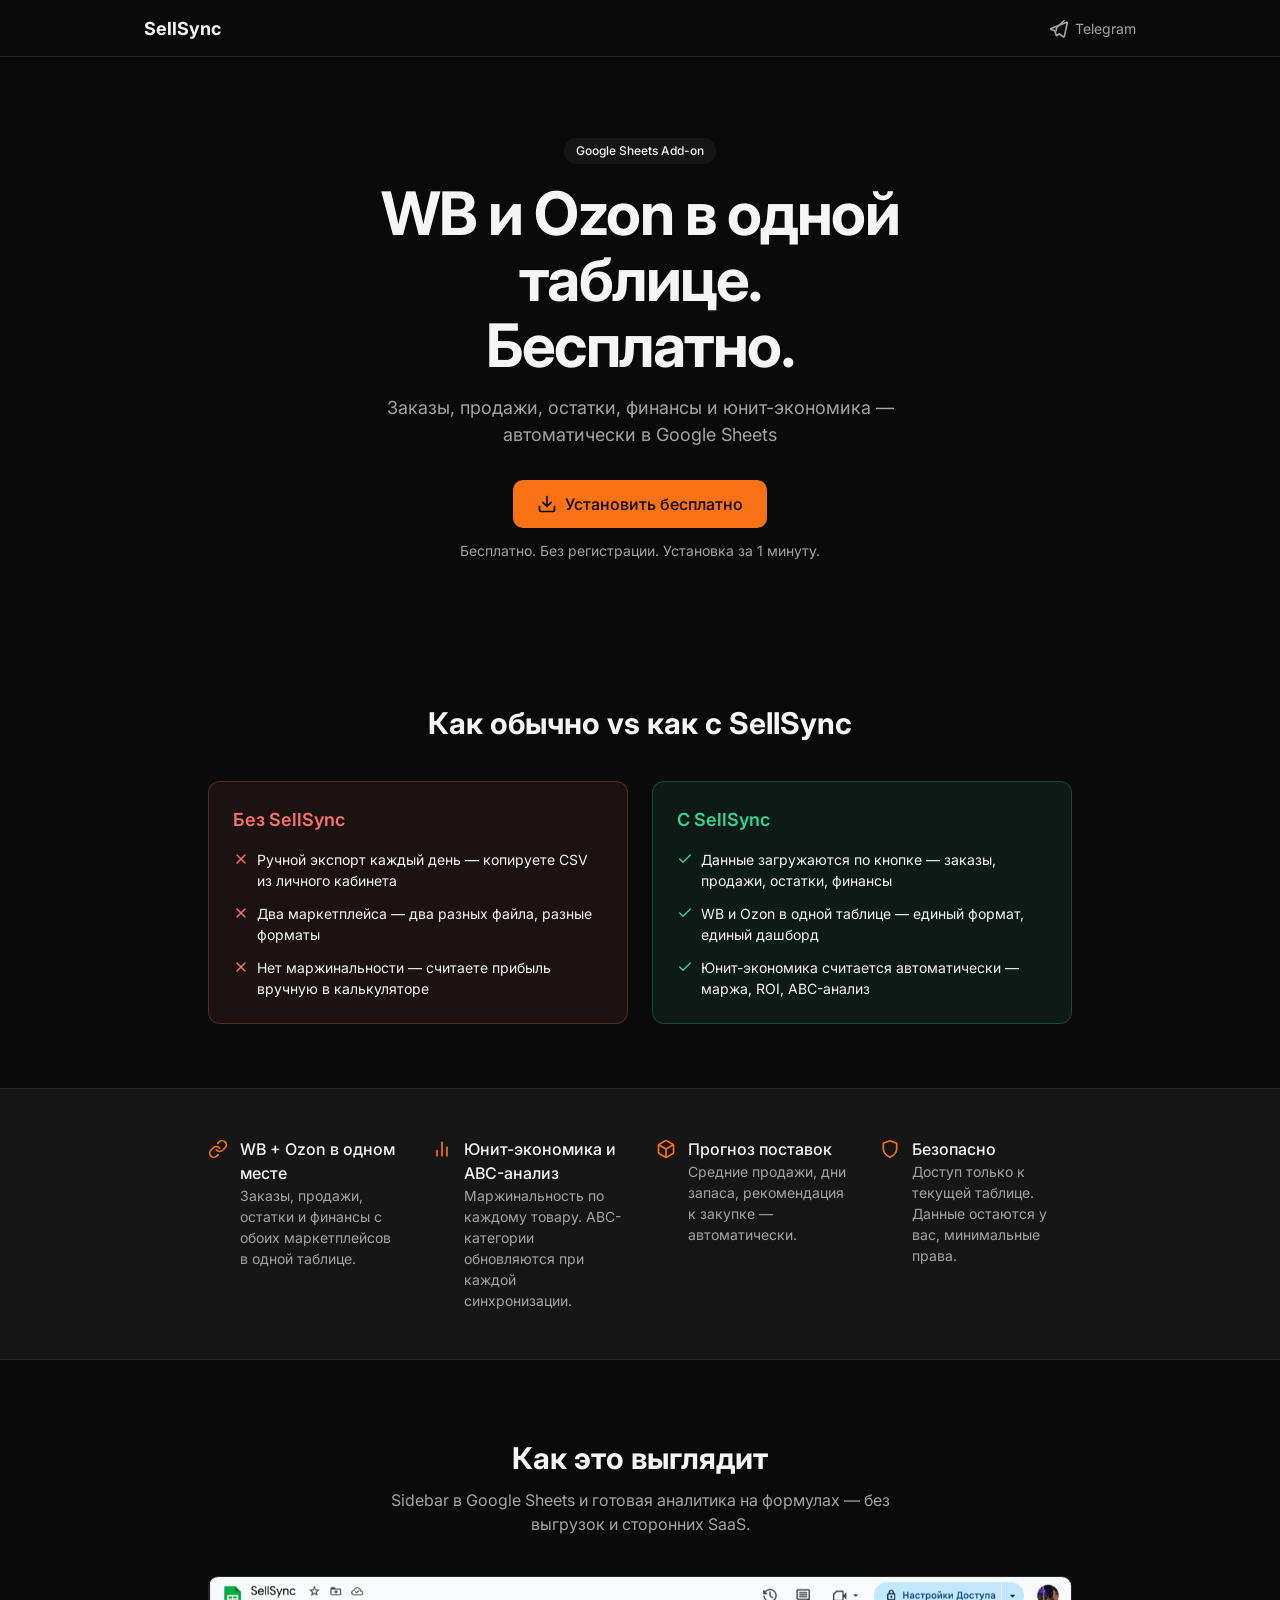
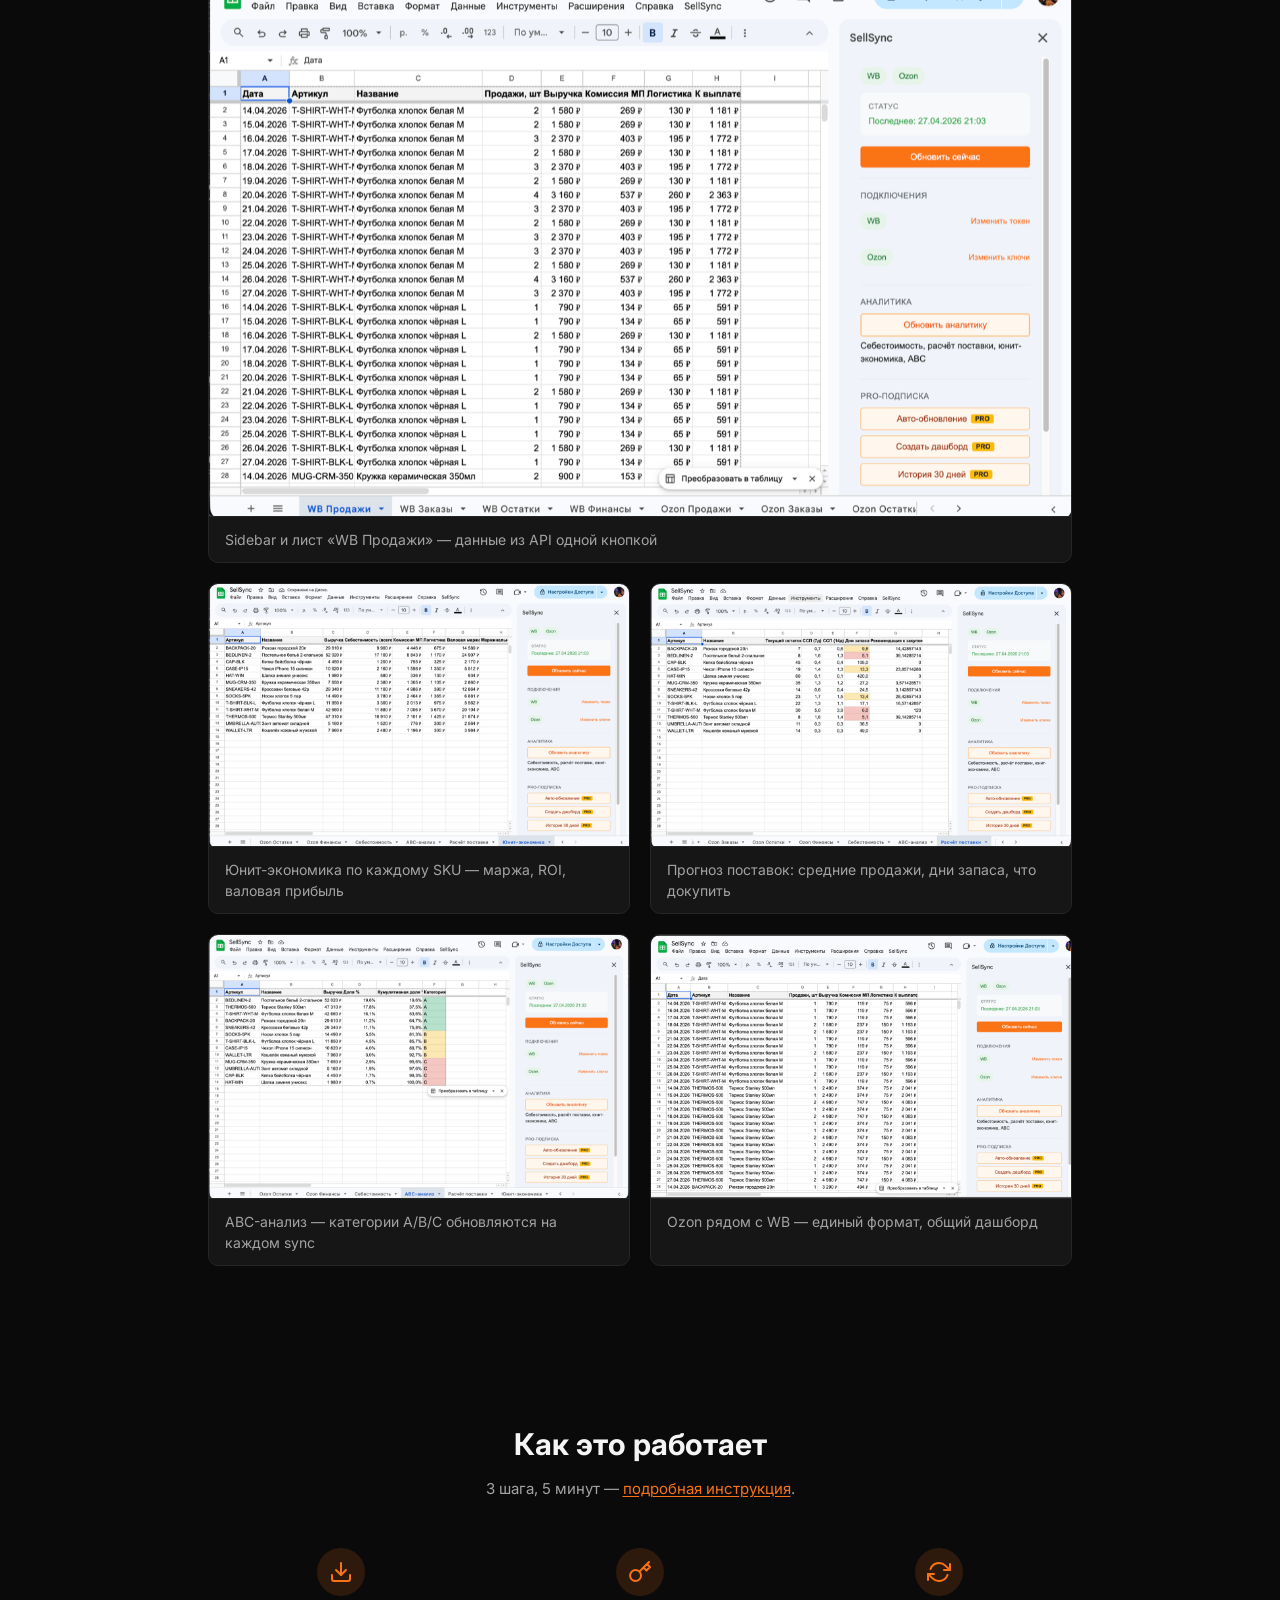
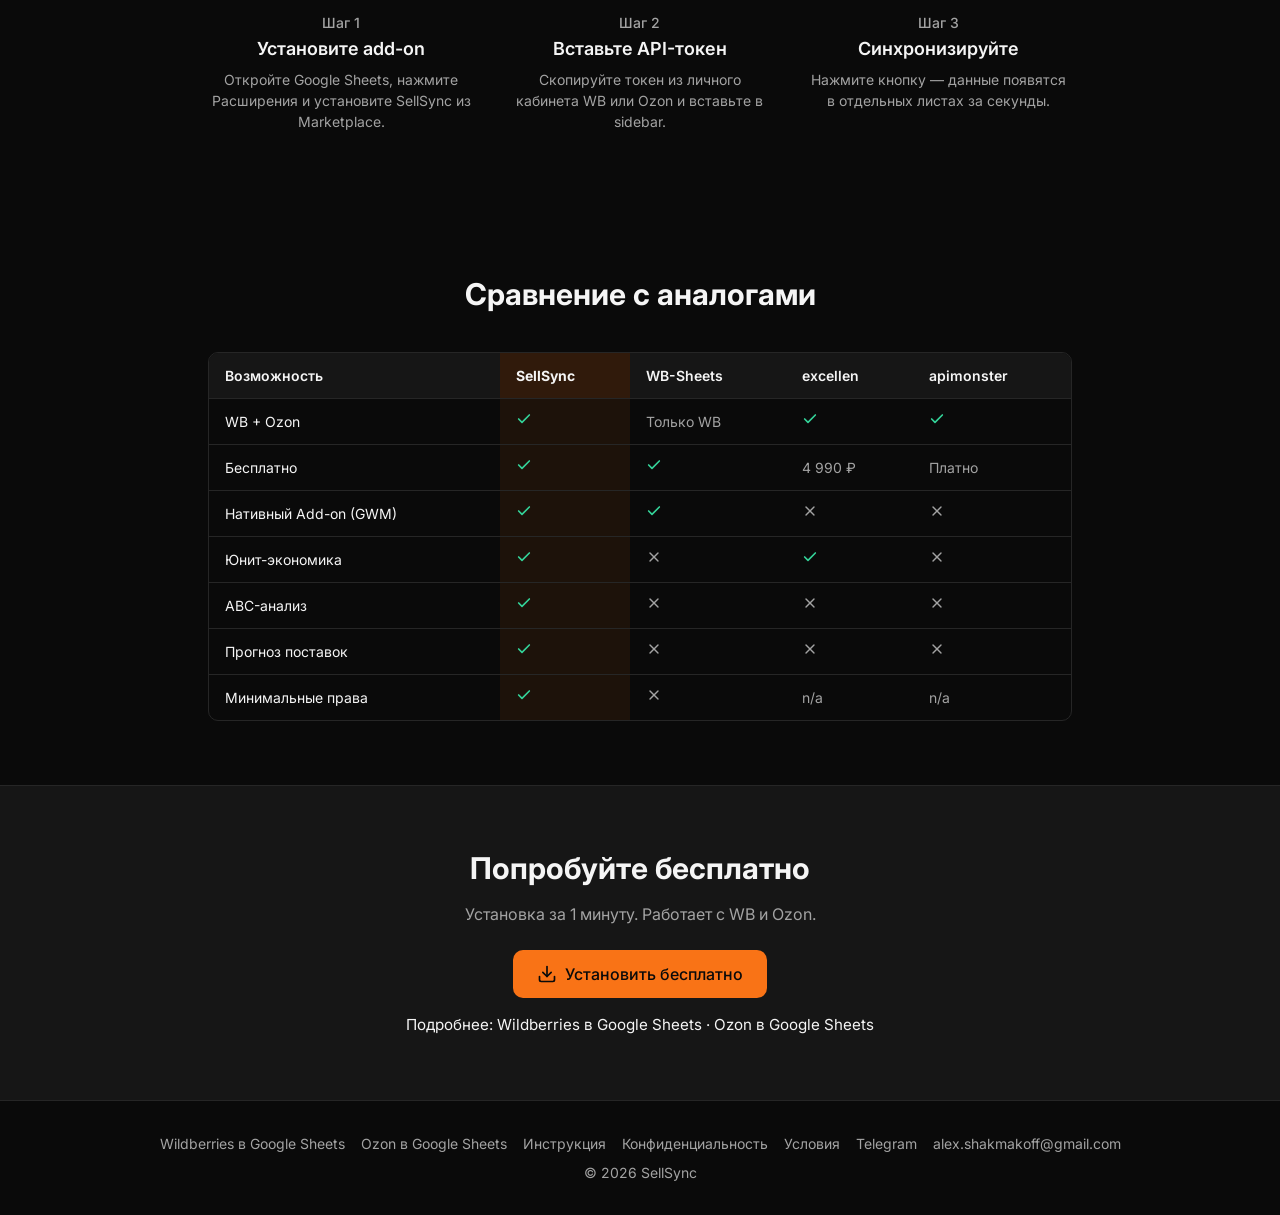
==== commit eed67931: "feat: страница /how-to/ — пошаговая инструкция подключения WB и Ozon 5 шагов: установка, токен Wildb" ====
--- a/index.html
+++ b/index.html
@@ -217,6 +217,7 @@
   <section class="steps">
     <div class="container-md">
       <h2>Как это работает</h2>
+      <p style="text-align: center; color: var(--muted-foreground); margin-top: -32px; margin-bottom: 48px; font-size: 0.9375rem;">3 шага, 5 минут — <a href="/how-to/" style="color: var(--primary); text-decoration: underline; text-underline-offset: 2px;">подробная инструкция</a>.</p>
       <div class="steps-grid">
 
         <div class="step">
@@ -389,6 +390,7 @@
       <div class="footer-links">
         <a href="/wb-google-sheets/">Wildberries в Google Sheets</a>
         <a href="/ozon-google-sheets/">Ozon в Google Sheets</a>
+        <a href="/how-to/">Инструкция</a>
         <a href="/privacy/">Конфиденциальность</a>
         <a href="/terms/">Условия</a>
         <a href="https://t.me/aleksandr_later" target="_blank" rel="noopener">Telegram</a>
--- a/styles.css
+++ b/styles.css
@@ -448,6 +448,160 @@
   color: var(--muted-foreground);
 }
 
+/* How-to */
+.howto-step {
+  padding: 56px 0;
+  border-top: 1px solid var(--border);
+}
+
+.howto-step-alt {
+  background: var(--muted);
+}
+
+.howto-step .step-label {
+  text-align: left;
+  margin-bottom: 4px;
+}
+
+.howto-step h2 {
+  margin-bottom: 20px;
+  font-size: 1.5rem;
+}
+
+.howto-intro {
+  font-size: 0.9375rem;
+  color: var(--muted-foreground);
+  margin-bottom: 20px;
+  max-width: 640px;
+}
+
+.howto-list {
+  margin: 0 0 0 24px;
+  padding: 0;
+  font-size: 0.9375rem;
+  line-height: 1.65;
+}
+
+.howto-list > li {
+  margin-bottom: 10px;
+}
+
+.howto-list a {
+  color: var(--primary);
+  text-decoration: underline;
+  text-underline-offset: 2px;
+}
+
+.howto-list a:hover {
+  opacity: 0.8;
+}
+
+.howto-list code,
+.howto-note code,
+.faq-item code {
+  font-family: ui-monospace, SFMono-Regular, Menlo, Monaco, Consolas, monospace;
+  font-size: 0.85em;
+  background: var(--muted);
+  padding: 2px 6px;
+  border-radius: 4px;
+}
+
+.howto-step-alt .howto-list code,
+.howto-step-alt .howto-note code {
+  background: var(--background);
+}
+
+.howto-sublist {
+  margin: 8px 0 0 20px;
+  padding: 0;
+}
+
+.howto-sublist li {
+  margin-bottom: 6px;
+  font-size: 0.9375rem;
+  color: var(--muted-foreground);
+}
+
+.howto-note {
+  margin-top: 20px;
+  padding: 12px 16px;
+  border-left: 3px solid var(--primary);
+  background: rgba(249, 115, 22, 0.08);
+  font-size: 0.875rem;
+  color: var(--muted-foreground);
+  border-radius: 0 var(--radius) var(--radius) 0;
+}
+
+.howto-note strong {
+  color: var(--foreground);
+}
+
+/* FAQ */
+.faq {
+  padding: 64px 0;
+  border-top: 1px solid var(--border);
+}
+
+.faq h2 {
+  text-align: center;
+  margin-bottom: 32px;
+}
+
+.faq-item {
+  border: 1px solid var(--border);
+  border-radius: var(--radius);
+  margin-bottom: 12px;
+  overflow: hidden;
+  background: var(--muted);
+}
+
+.faq-item[open] {
+  border-color: rgba(249, 115, 22, 0.3);
+}
+
+.faq-item summary {
+  padding: 14px 18px;
+  font-weight: 500;
+  cursor: pointer;
+  font-size: 0.9375rem;
+  list-style: none;
+  position: relative;
+  padding-right: 40px;
+}
+
+.faq-item summary::-webkit-details-marker {
+  display: none;
+}
+
+.faq-item summary::after {
+  content: "+";
+  position: absolute;
+  right: 18px;
+  top: 50%;
+  transform: translateY(-50%);
+  font-size: 1.25rem;
+  color: var(--muted-foreground);
+  transition: transform 0.15s;
+}
+
+.faq-item[open] summary::after {
+  content: "−";
+  color: var(--primary);
+}
+
+.faq-item p {
+  padding: 0 18px 16px;
+  font-size: 0.9375rem;
+  color: var(--muted-foreground);
+  line-height: 1.6;
+}
+
+.faq-item a {
+  color: var(--primary);
+  text-decoration: underline;
+  text-underline-offset: 2px;
+}
+
 /* Final CTA */
 .final-cta {
   padding: 64px 0;
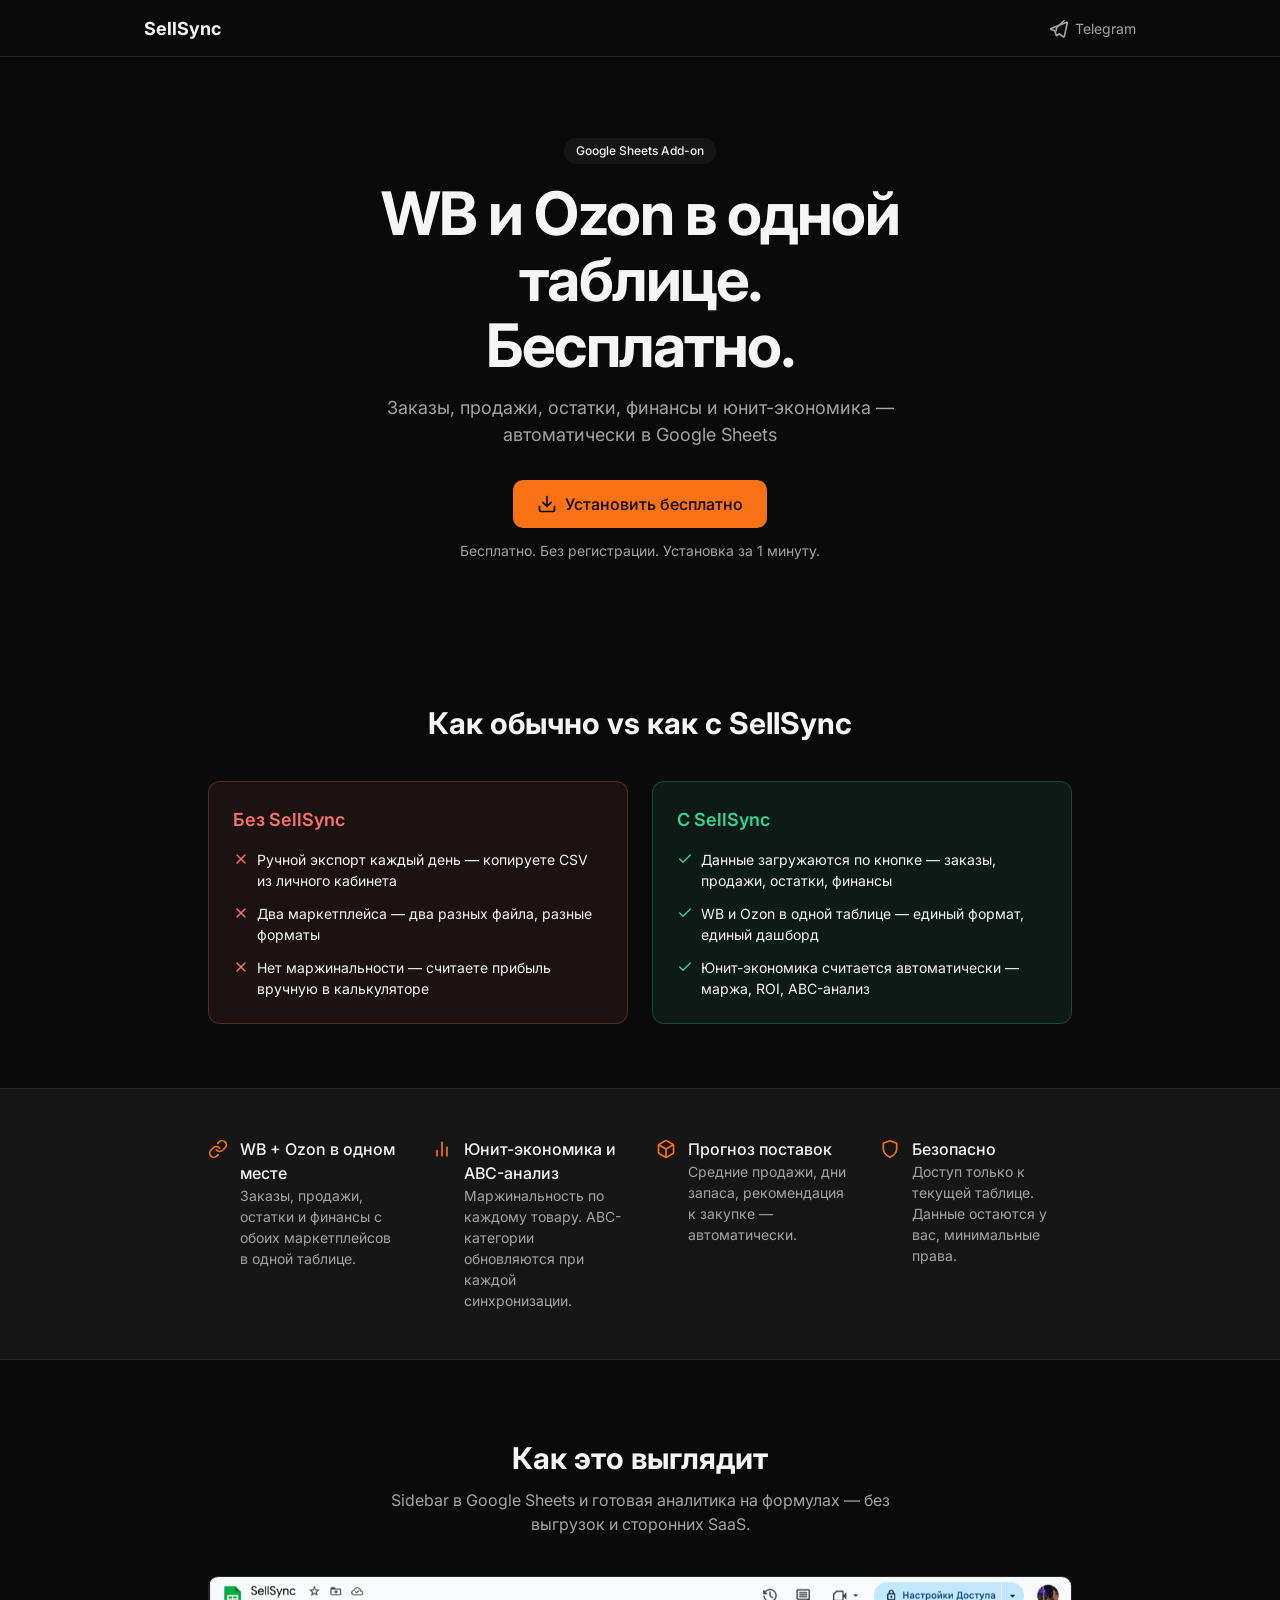
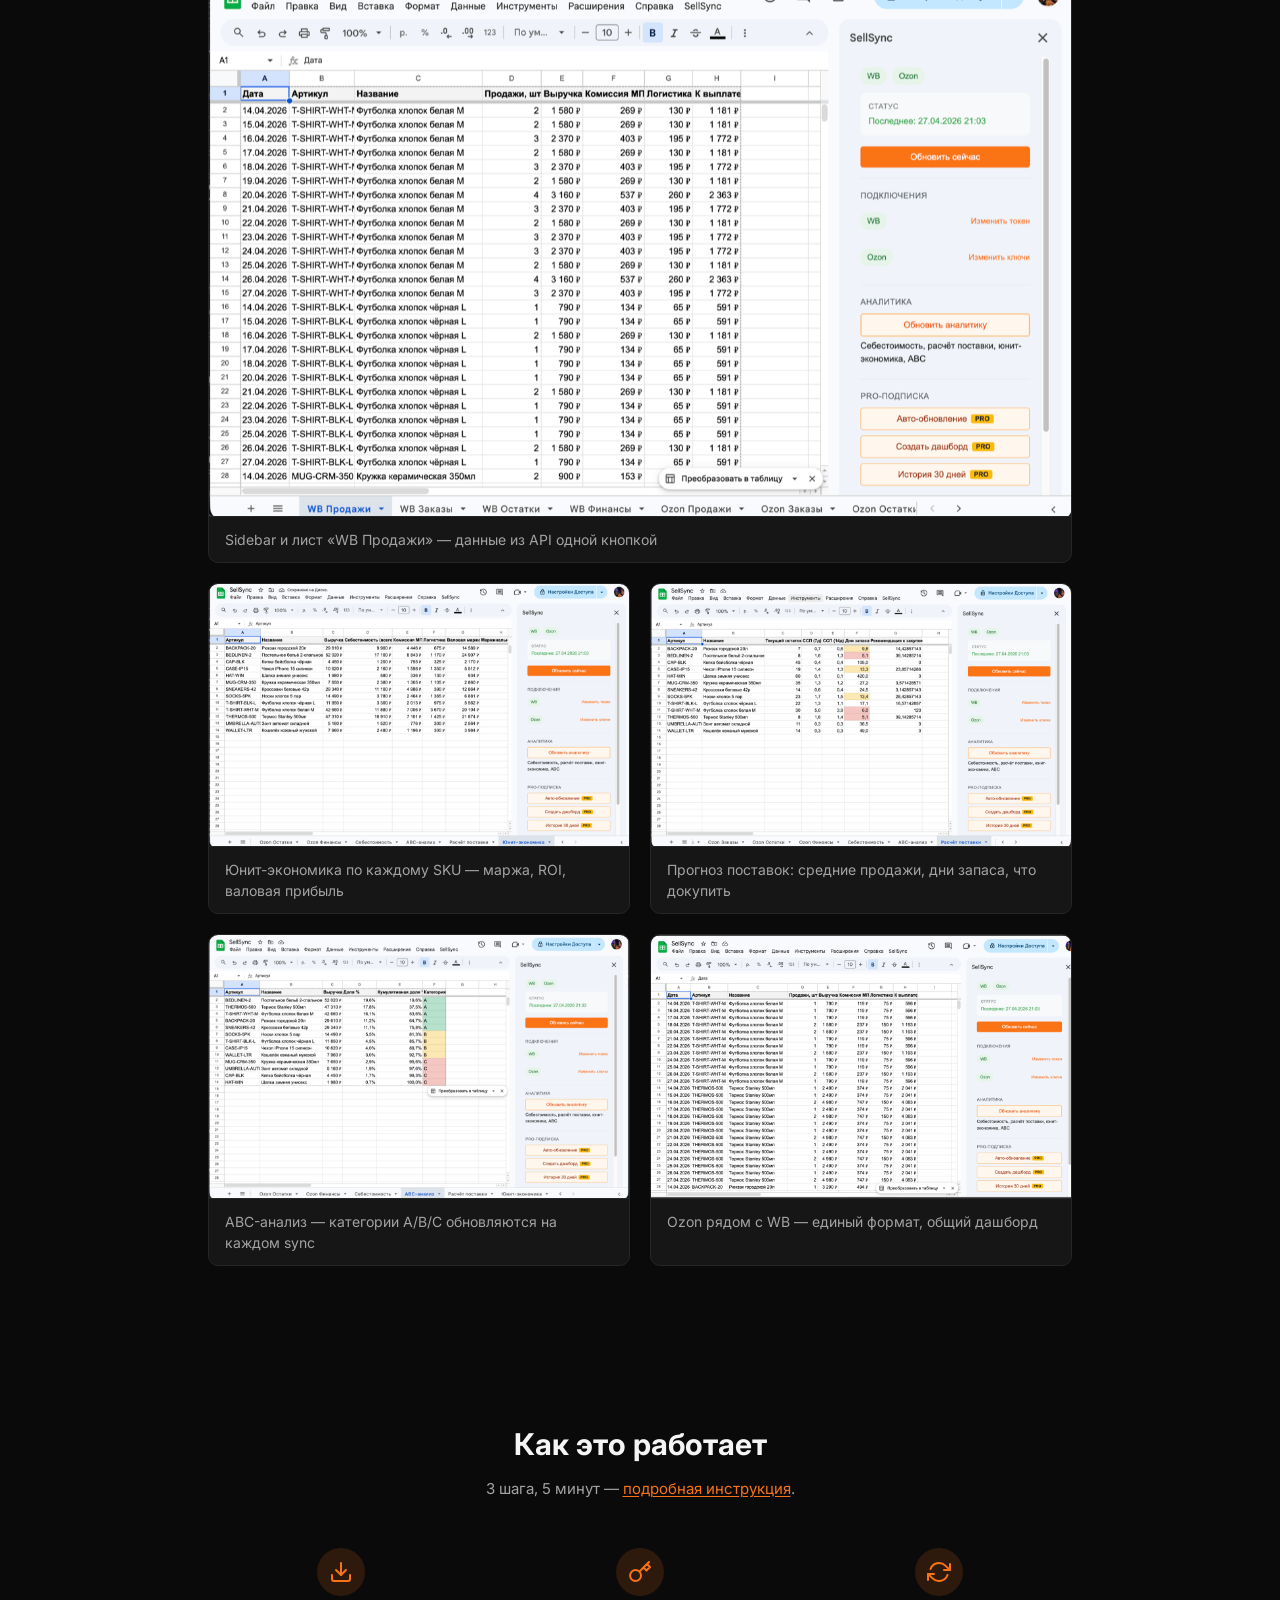
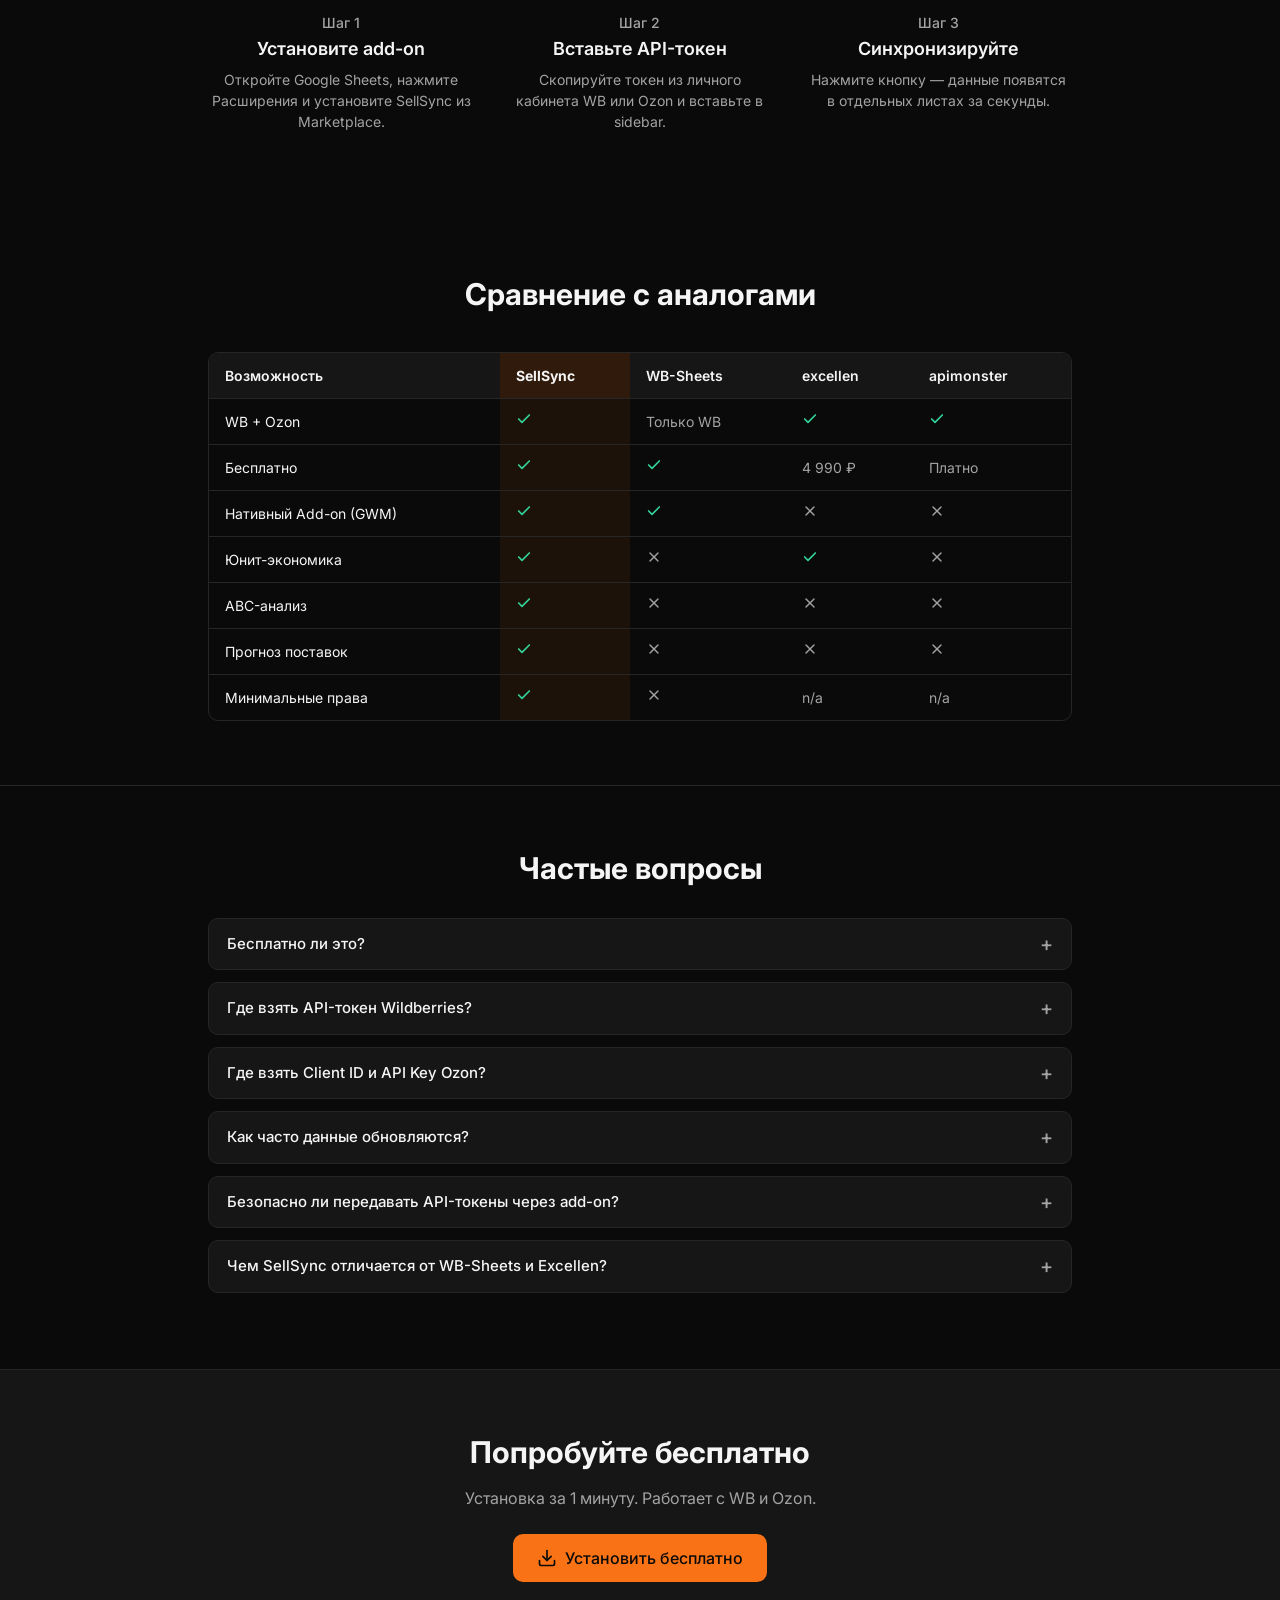
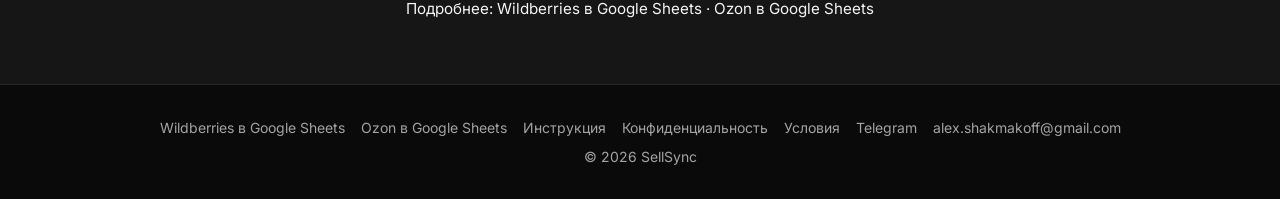
==== commit 164cb059: "feat(seo): FAQPage + скриншоты + дифференциация WB/Ozon, Umami events - href="#" → /how-to/ во всех " ====
--- a/index.html
+++ b/index.html
@@ -8,6 +8,10 @@
   <meta name="description" content="Заказы, продажи, остатки, финансы и юнит-экономика с Wildberries и Ozon — автоматически в Google Sheets. Бесплатный Google Workspace Add-on.">
   <meta name="keywords" content="wildberries google sheets, ozon google sheets, выгрузка wildberries, wb аналитика, ozon аналитика, маркетплейс google sheets, юнит-экономика wildberries, юнит-экономика ozon">
   <link rel="canonical" href="https://sellsync.bobot.click/">
+
+  <!-- Search engine verification -->
+  <meta name="yandex-verification" content="TBD">
+  <meta name="google-site-verification" content="TBD">
 
   <!-- Favicon -->
   <link rel="icon" type="image/png" sizes="32x32" href="/favicon.png">
@@ -56,14 +60,79 @@
     }
   }
   </script>
+
+  <!-- JSON-LD FAQPage -->
+  <script type="application/ld+json">
+  {
+    "@context": "https://schema.org",
+    "@type": "FAQPage",
+    "mainEntity": [
+      {
+        "@type": "Question",
+        "name": "Бесплатно ли это?",
+        "acceptedAnswer": {
+          "@type": "Answer",
+          "text": "Да, базовые функции SellSync бесплатны: оба маркетплейса (WB и Ozon), все типы данных (заказы, продажи, остатки, финансы), юнит-экономика, ABC-анализ и прогноз поставок. Подписка появится позже и закроет авто-обновление и расширенную историю."
+        }
+      },
+      {
+        "@type": "Question",
+        "name": "Где взять API-токен Wildberries?",
+        "acceptedAnswer": {
+          "@type": "Answer",
+          "text": "В личном кабинете продавца WB: Профиль → Настройки → Доступ к API → Создать новый токен. Отметьте категории Контент, Маркетплейс, Статистика, Финансы, Аналитика. Токен начинается с eyJ — скопируйте его сразу, после закрытия окна WB больше не покажет."
+        }
+      },
+      {
+        "@type": "Question",
+        "name": "Где взять Client ID и API Key Ozon?",
+        "acceptedAnswer": {
+          "@type": "Answer",
+          "text": "В кабинете Ozon Seller: Настройки → Seller API → Сгенерировать ключ. Выберите роль Admin Read Only — этого достаточно. Скопируйте API Key (UUID) и Client ID — оба значения нужно вставить в sidebar SellSync."
+        }
+      },
+      {
+        "@type": "Question",
+        "name": "Как часто данные обновляются?",
+        "acceptedAnswer": {
+          "@type": "Answer",
+          "text": "В Free-плане — вручную: нажимаете «Обновить сейчас» в sidebar, и SellSync синхронизирует все листы за 1–3 минуты. Авто-обновление по расписанию (раз в час, 6 или 12 часов) появится в платном плане."
+        }
+      },
+      {
+        "@type": "Question",
+        "name": "Безопасно ли передавать API-токены через add-on?",
+        "acceptedAnswer": {
+          "@type": "Answer",
+          "text": "Токены хранятся в UserProperties — это защищённое хранилище Google Apps Script, доступное только вам. SellSync не отправляет токены никуда, кроме API Wildberries и Ozon. Add-on запрашивает доступ только к текущей таблице (currentonly), а не ко всем вашим документам Google."
+        }
+      },
+      {
+        "@type": "Question",
+        "name": "Чем SellSync отличается от WB-Sheets и Excellen?",
+        "acceptedAnswer": {
+          "@type": "Answer",
+          "text": "WB-Sheets от AliRadar поддерживает только Wildberries и не обновлялся с февраля 2022. Excellen — это платный шаблон Google Sheets за 4 990 ₽, не нативный аддон, без авто-синхронизации. SellSync — единственный бесплатный нативный аддон в Google Workspace Marketplace, который покрывает и WB, и Ozon в одной таблице с юнит-экономикой и ABC-анализом."
+        }
+      }
+    ]
+  }
+  </script>
+
+  <!-- Analytics -->
+  <script async defer
+    data-website-id="__UMAMI_WEBSITE_ID__"
+    src="https://umami.bobot.click/script.js"></script>
+  <script defer src="/analytics.js"></script>
 </head>
-<body>
+<body data-page="main">
 
   <!-- Header -->
   <header class="header">
     <div class="header-inner container-lg">
       <span class="header-logo">SellSync</span>
-      <a href="https://t.me/aleksandr_later" class="header-link" target="_blank" rel="noopener">
+      <a href="https://t.me/aleksandr_later" class="header-link" target="_blank" rel="noopener"
+         data-event="external_telegram" data-event-location="header" data-event-page="main">
         <svg width="20" height="20" viewBox="0 0 24 24" fill="none" stroke="currentColor" stroke-width="2" stroke-linecap="round" stroke-linejoin="round"><path d="M21.2 5.1L2.5 12.5c-.6.2-.6 1.1 0 1.3l4.4 1.5 1.7 5.3c.2.5.8.7 1.2.4l2.5-2 4.8 3.5c.5.4 1.2.1 1.4-.5L21.9 6c.2-.7-.4-1.2-1-.9z"/><path d="M8.6 15.3l.6-4 8.8-8"/></svg>
         Telegram
       </a>
@@ -77,7 +146,8 @@
       <h1>WB и Ozon в одной таблице.<br>Бесплатно.</h1>
       <p class="hero-subtitle">Заказы, продажи, остатки, финансы и юнит-экономика — автоматически в Google Sheets</p>
       <div>
-        <a href="#" class="btn btn-primary btn-lg pulse-glow">
+        <a href="/how-to/" class="btn btn-primary btn-lg pulse-glow"
+           data-event="cta_install" data-event-location="hero" data-event-page="main">
           <svg width="20" height="20" viewBox="0 0 24 24" fill="none" stroke="currentColor" stroke-width="2" stroke-linecap="round" stroke-linejoin="round"><path d="M21 15v4a2 2 0 0 1-2 2H5a2 2 0 0 1-2-2v-4"/><polyline points="7 10 12 15 17 10"/><line x1="12" y1="15" x2="12" y2="3"/></svg>
           Установить бесплатно
         </a>
@@ -368,12 +438,51 @@
     </div>
   </section>
 
+  <!-- FAQ -->
+  <section class="faq">
+    <div class="container-md">
+      <h2>Частые вопросы</h2>
+
+      <details class="faq-item" data-event="faq_open" data-event-question="is_free" data-event-page="main">
+        <summary>Бесплатно ли это?</summary>
+        <p>Да, базовые функции SellSync бесплатны: оба маркетплейса (WB и Ozon), все типы данных (заказы, продажи, остатки, финансы), юнит-экономика, ABC-анализ и прогноз поставок. Подписка появится позже и закроет авто-обновление и расширенную историю.</p>
+      </details>
+
+      <details class="faq-item" data-event="faq_open" data-event-question="wb_token" data-event-page="main">
+        <summary>Где взять API-токен Wildberries?</summary>
+        <p>В личном кабинете продавца WB: <strong>Профиль → Настройки → Доступ к API → Создать новый токен</strong>. Отметьте категории <strong>Контент, Маркетплейс, Статистика, Финансы, Аналитика</strong>. Токен начинается с <code>eyJ</code> — скопируйте его сразу, после закрытия окна WB больше не покажет.</p>
+      </details>
+
+      <details class="faq-item" data-event="faq_open" data-event-question="ozon_keys" data-event-page="main">
+        <summary>Где взять Client ID и API Key Ozon?</summary>
+        <p>В кабинете Ozon Seller: <strong>Настройки → Seller API → Сгенерировать ключ</strong>. Выберите роль <strong>Admin Read Only</strong> — этого достаточно. Скопируйте API Key (UUID) и Client ID — оба значения нужно вставить в sidebar SellSync.</p>
+      </details>
+
+      <details class="faq-item" data-event="faq_open" data-event-question="update_frequency" data-event-page="main">
+        <summary>Как часто данные обновляются?</summary>
+        <p>В Free-плане — вручную: нажимаете «Обновить сейчас» в sidebar, и SellSync синхронизирует все листы за 1–3 минуты. Авто-обновление по расписанию (раз в час, 6 или 12 часов) появится в платном плане.</p>
+      </details>
+
+      <details class="faq-item" data-event="faq_open" data-event-question="token_security" data-event-page="main">
+        <summary>Безопасно ли передавать API-токены через add-on?</summary>
+        <p>Токены хранятся в <strong>UserProperties</strong> — это защищённое хранилище Google Apps Script, доступное только вам. SellSync не отправляет токены никуда, кроме API Wildberries и Ozon. Add-on запрашивает доступ только к текущей таблице (<code>currentonly</code>), а не ко всем вашим документам Google.</p>
+      </details>
+
+      <details class="faq-item" data-event="faq_open" data-event-question="vs_competitors" data-event-page="main">
+        <summary>Чем SellSync отличается от WB-Sheets и Excellen?</summary>
+        <p><strong>WB-Sheets от AliRadar</strong> поддерживает только Wildberries и не обновлялся с февраля 2022. <strong>Excellen</strong> — это платный шаблон Google Sheets за 4 990 ₽, не нативный аддон, без авто-синхронизации. <strong>SellSync</strong> — единственный бесплатный нативный аддон в Google Workspace Marketplace, который покрывает и WB, и Ozon в одной таблице с юнит-экономикой и ABC-анализом.</p>
+      </details>
+
+    </div>
+  </section>
+
   <!-- Final CTA -->
   <section class="final-cta">
     <div class="container-sm" style="max-width: 512px;">
       <h2>Попробуйте бесплатно</h2>
       <p class="final-cta-subtitle">Установка за 1 минуту. Работает с WB и Ozon.</p>
-      <a href="#" class="btn btn-primary btn-lg pulse-glow">
+      <a href="/how-to/" class="btn btn-primary btn-lg pulse-glow"
+         data-event="cta_install" data-event-location="final" data-event-page="main">
         <svg width="20" height="20" viewBox="0 0 24 24" fill="none" stroke="currentColor" stroke-width="2" stroke-linecap="round" stroke-linejoin="round"><path d="M21 15v4a2 2 0 0 1-2 2H5a2 2 0 0 1-2-2v-4"/><polyline points="7 10 12 15 17 10"/><line x1="12" y1="15" x2="12" y2="3"/></svg>
         Установить бесплатно
       </a>
@@ -393,7 +502,8 @@
         <a href="/how-to/">Инструкция</a>
         <a href="/privacy/">Конфиденциальность</a>
         <a href="/terms/">Условия</a>
-        <a href="https://t.me/aleksandr_later" target="_blank" rel="noopener">Telegram</a>
+        <a href="https://t.me/aleksandr_later" target="_blank" rel="noopener"
+           data-event="external_telegram" data-event-location="footer" data-event-page="main">Telegram</a>
         <a href="mailto:alex.shakmakoff@gmail.com">alex.shakmakoff@gmail.com</a>
       </div>
       <p>&copy; 2026 SellSync</p>
